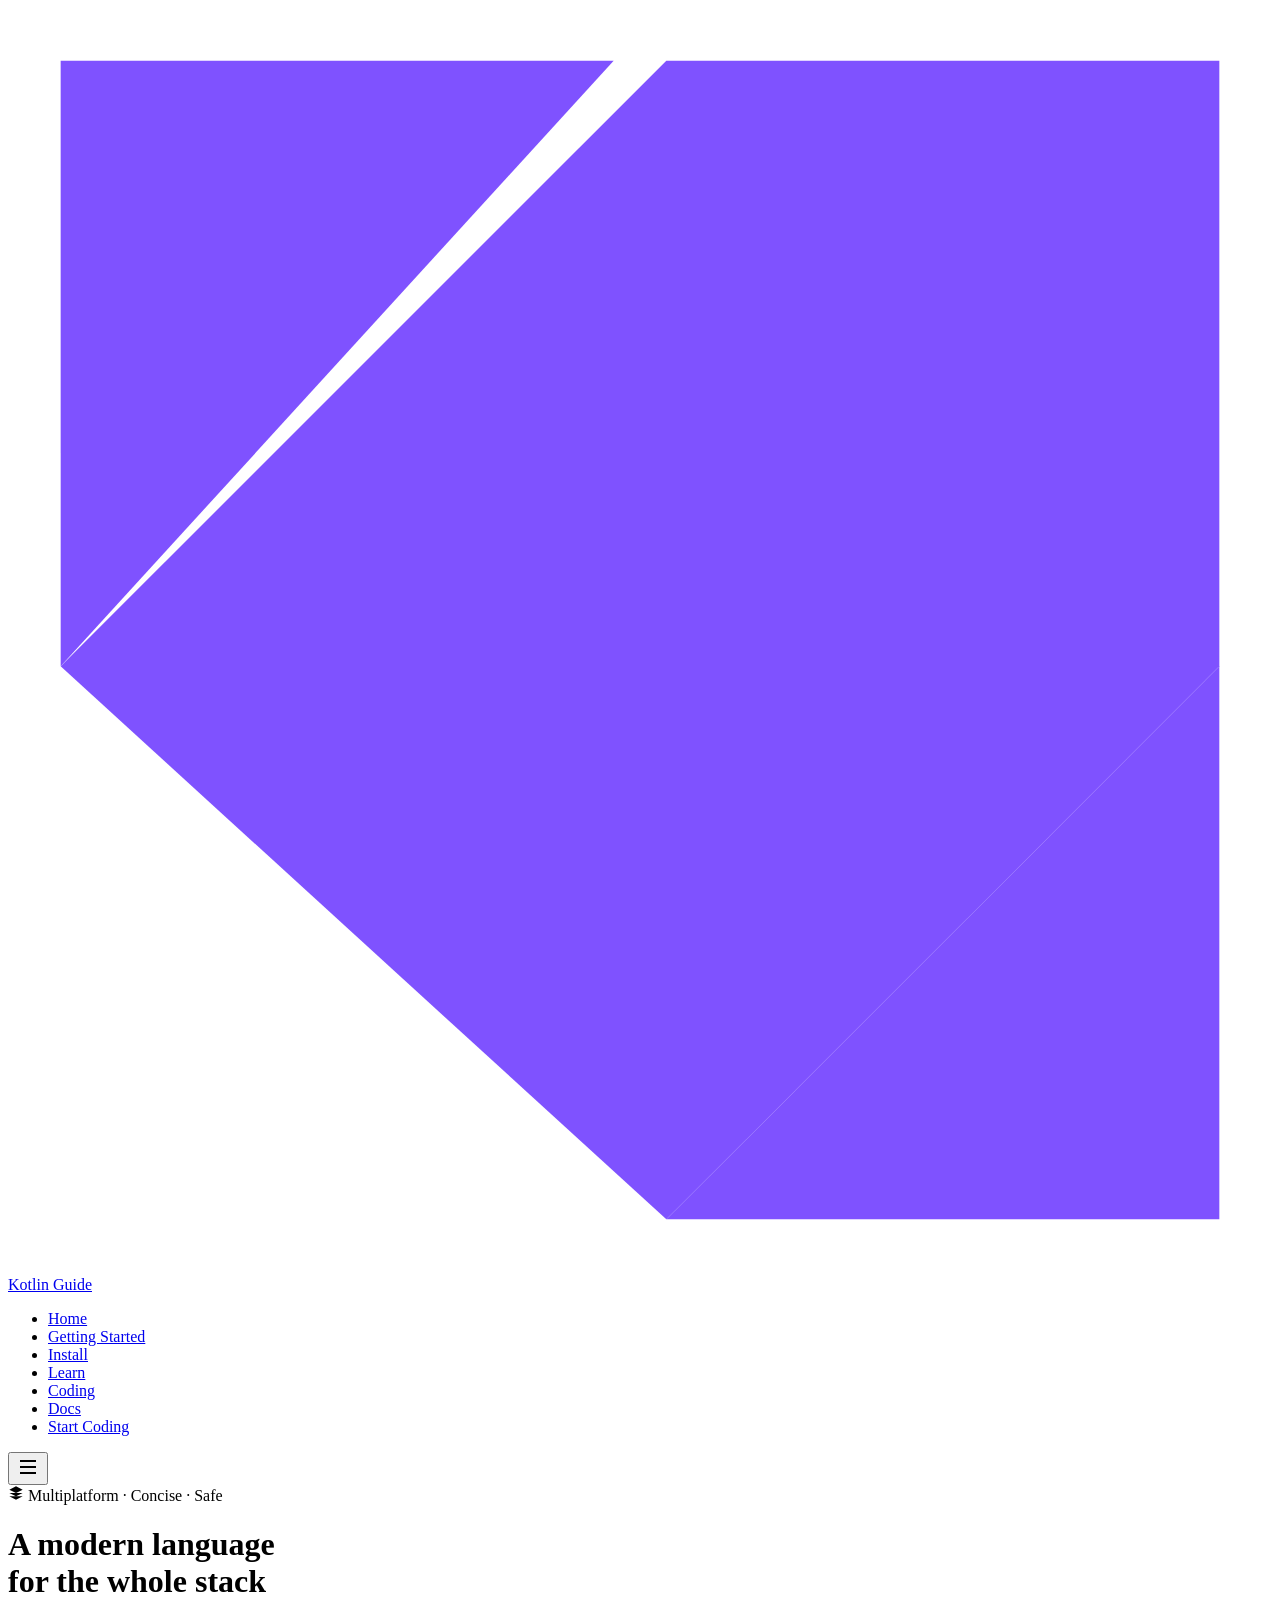
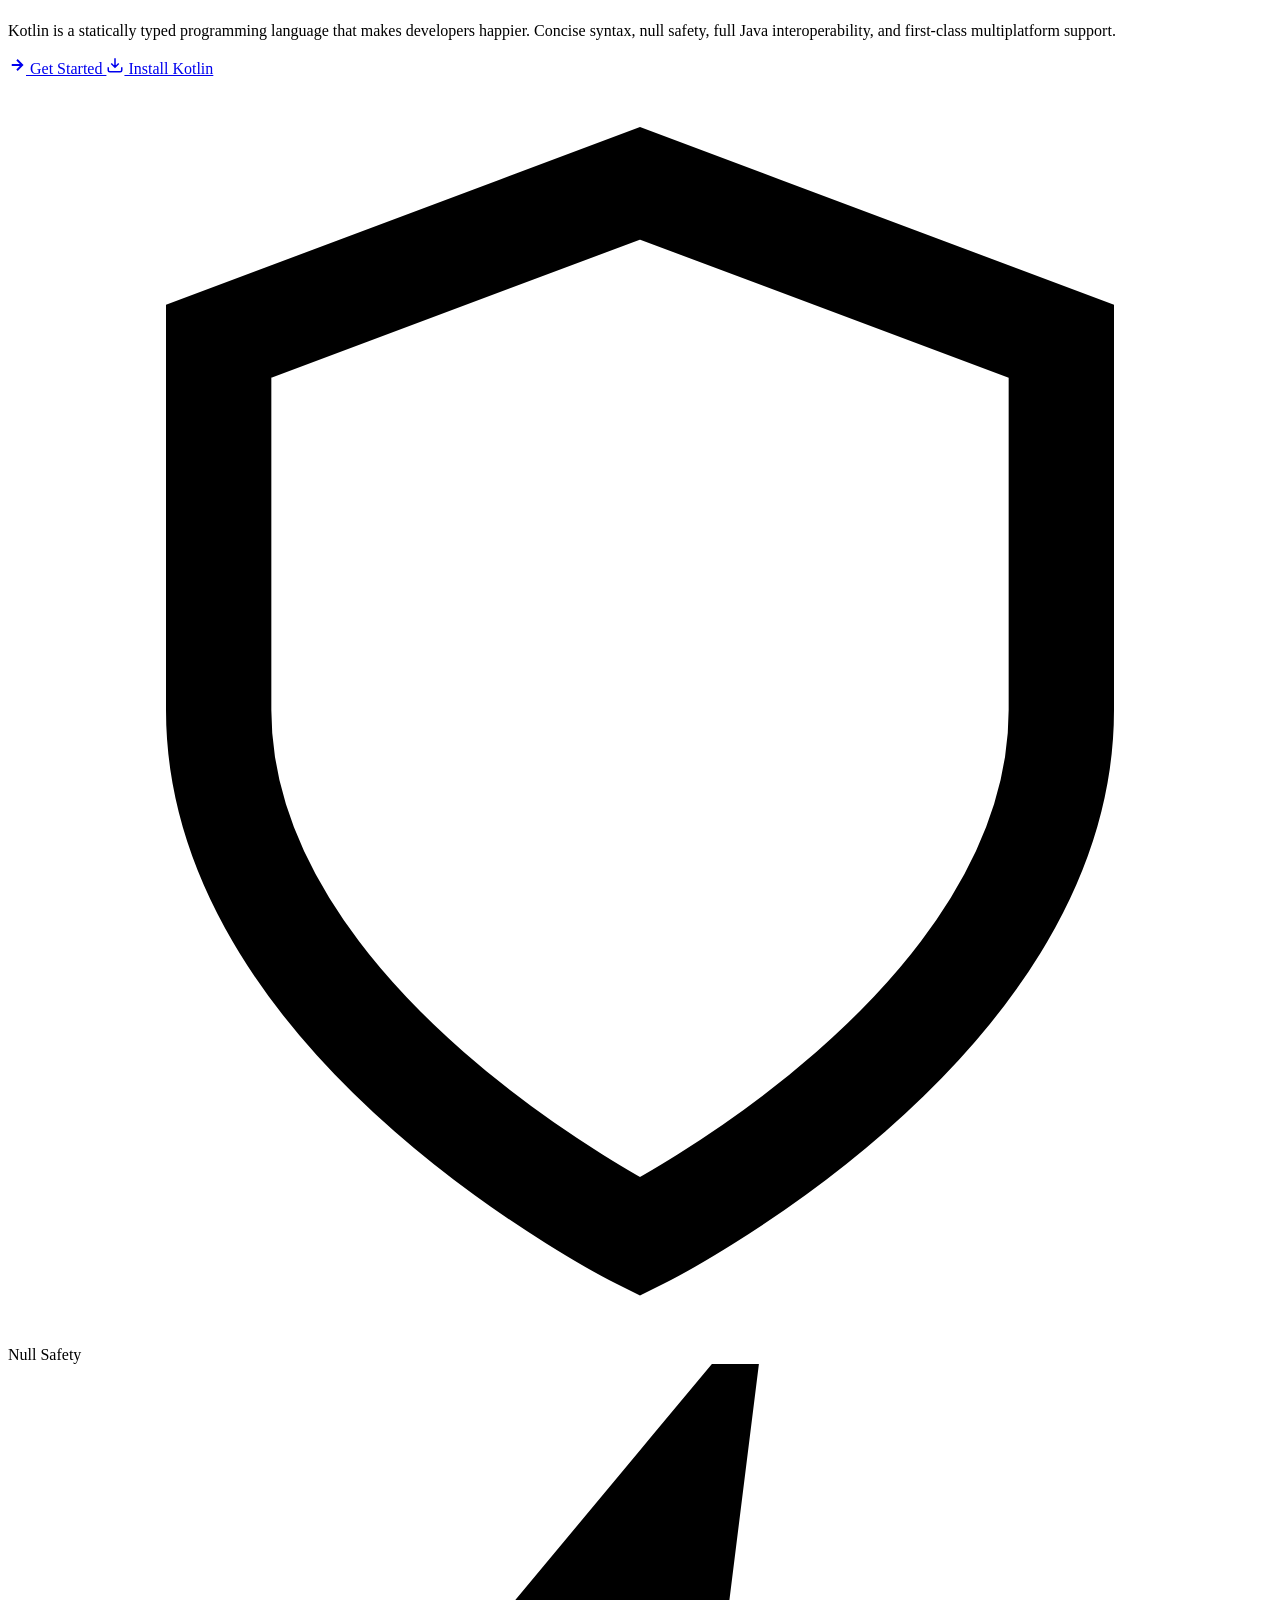
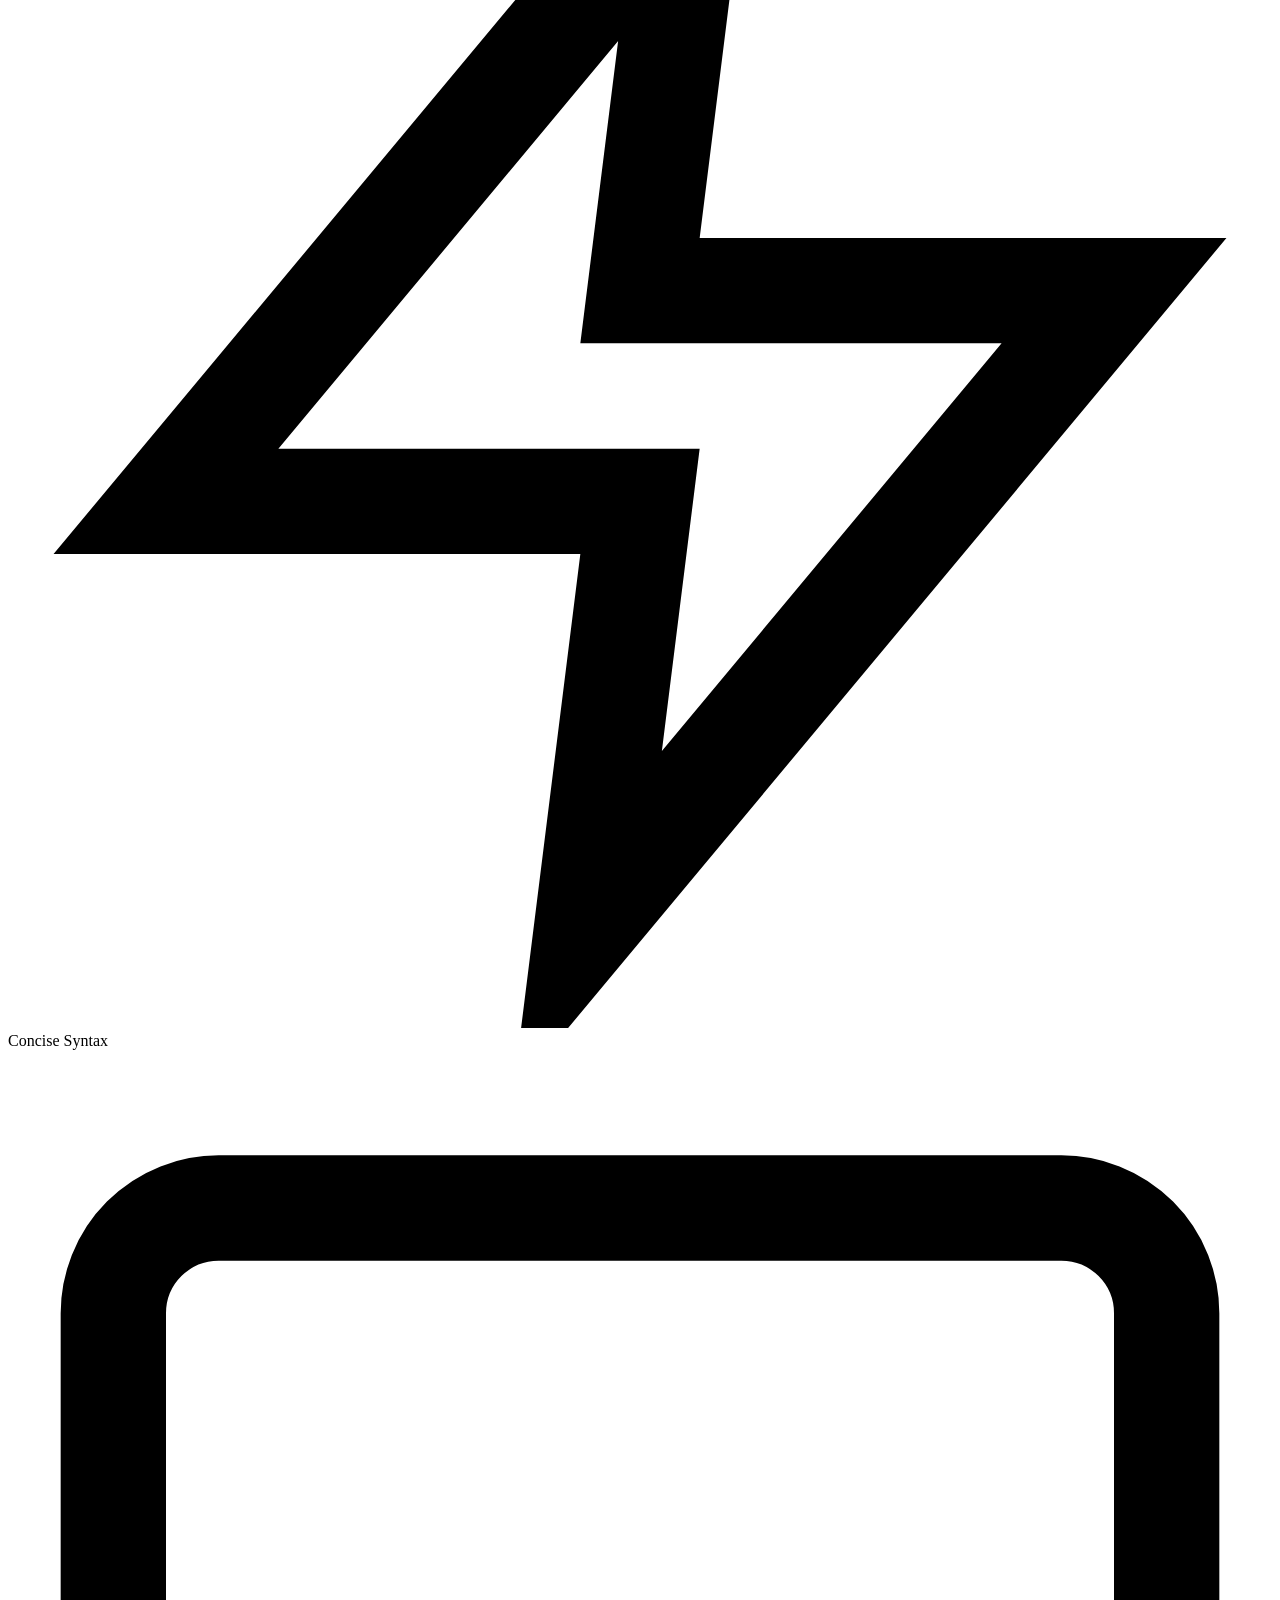
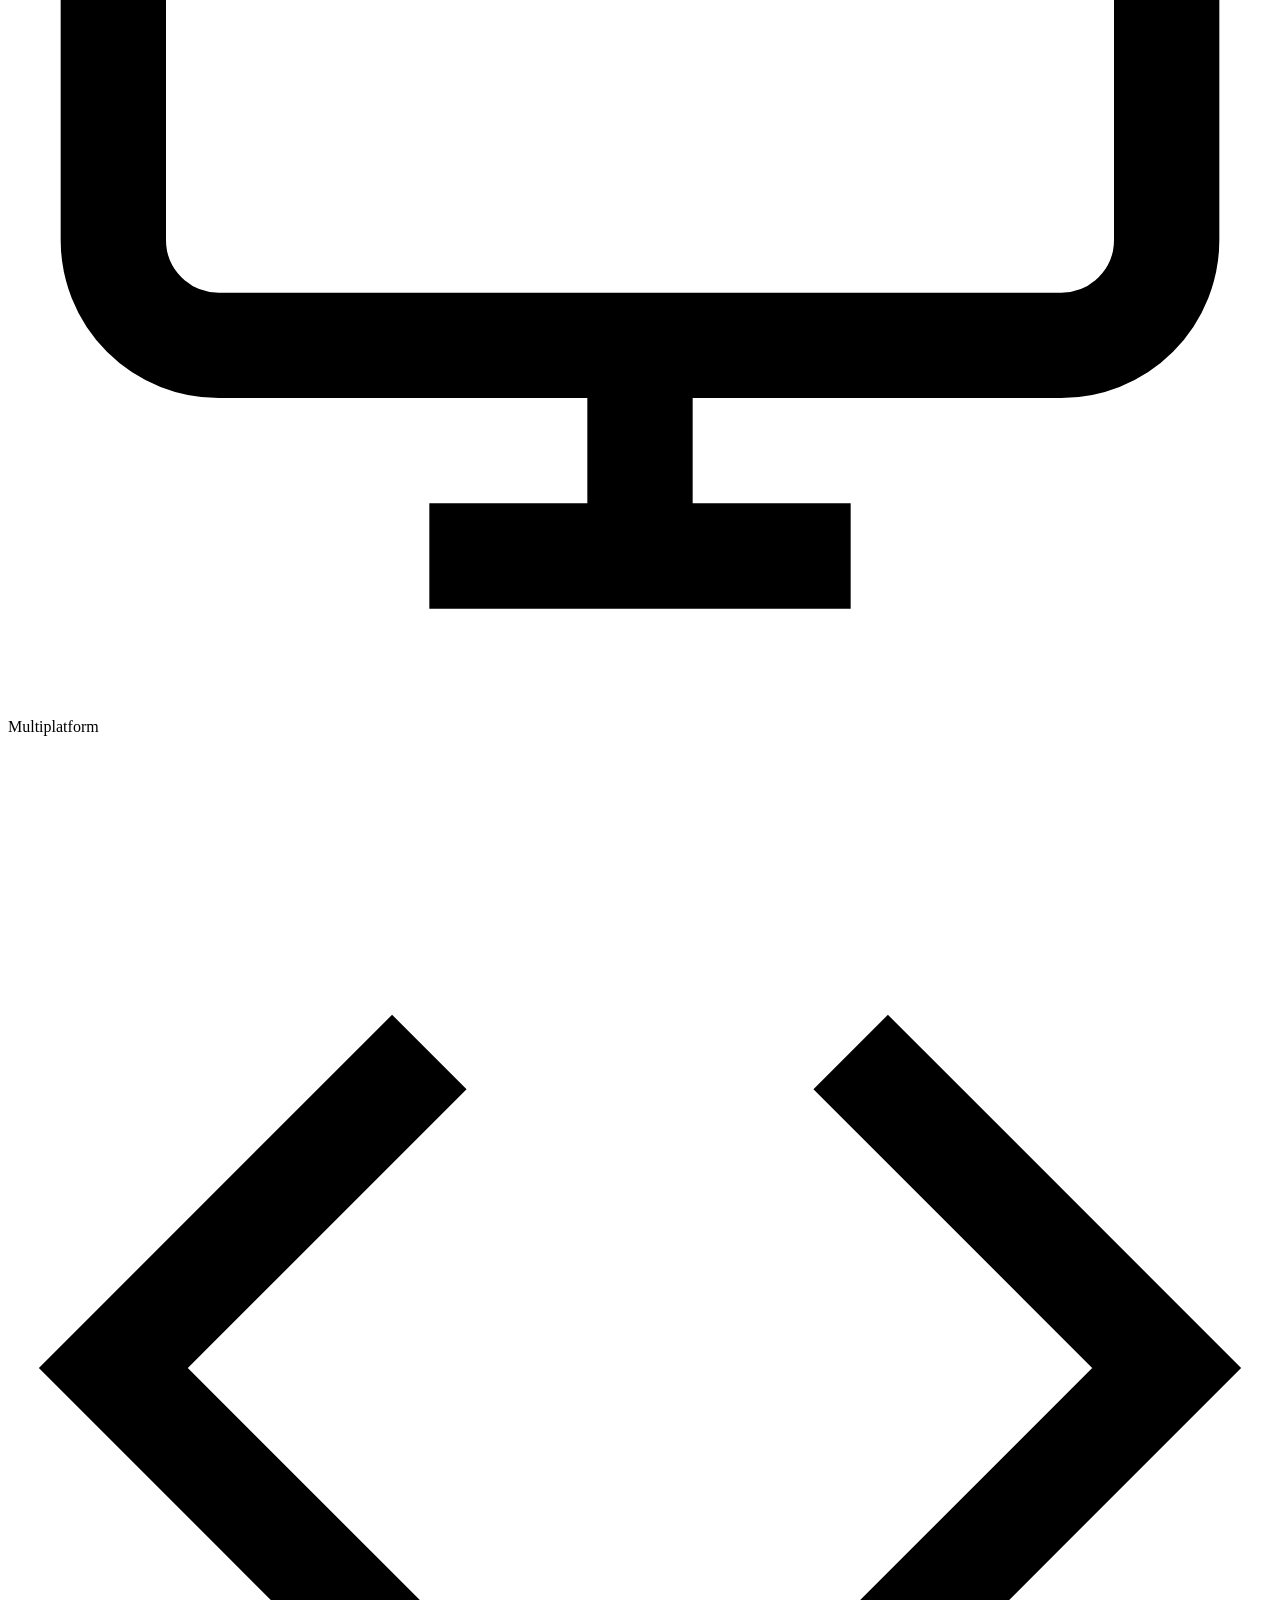
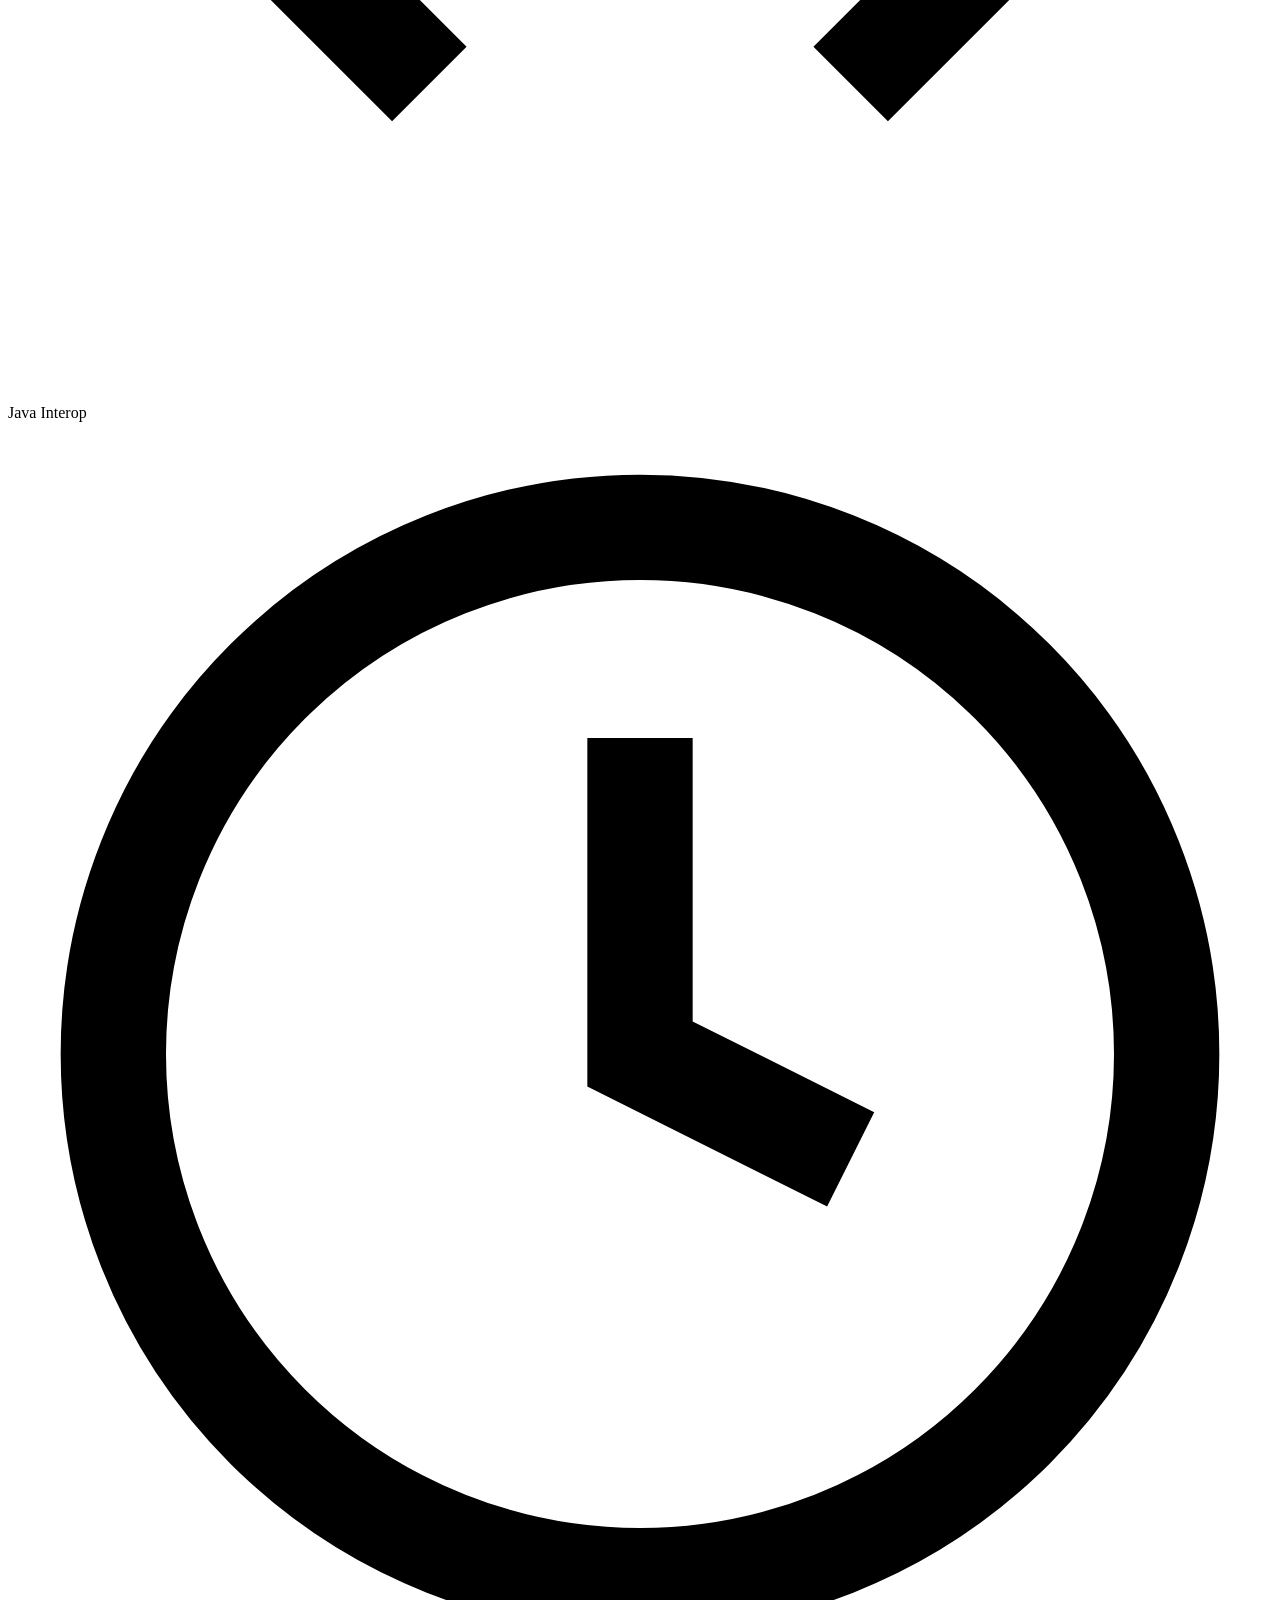
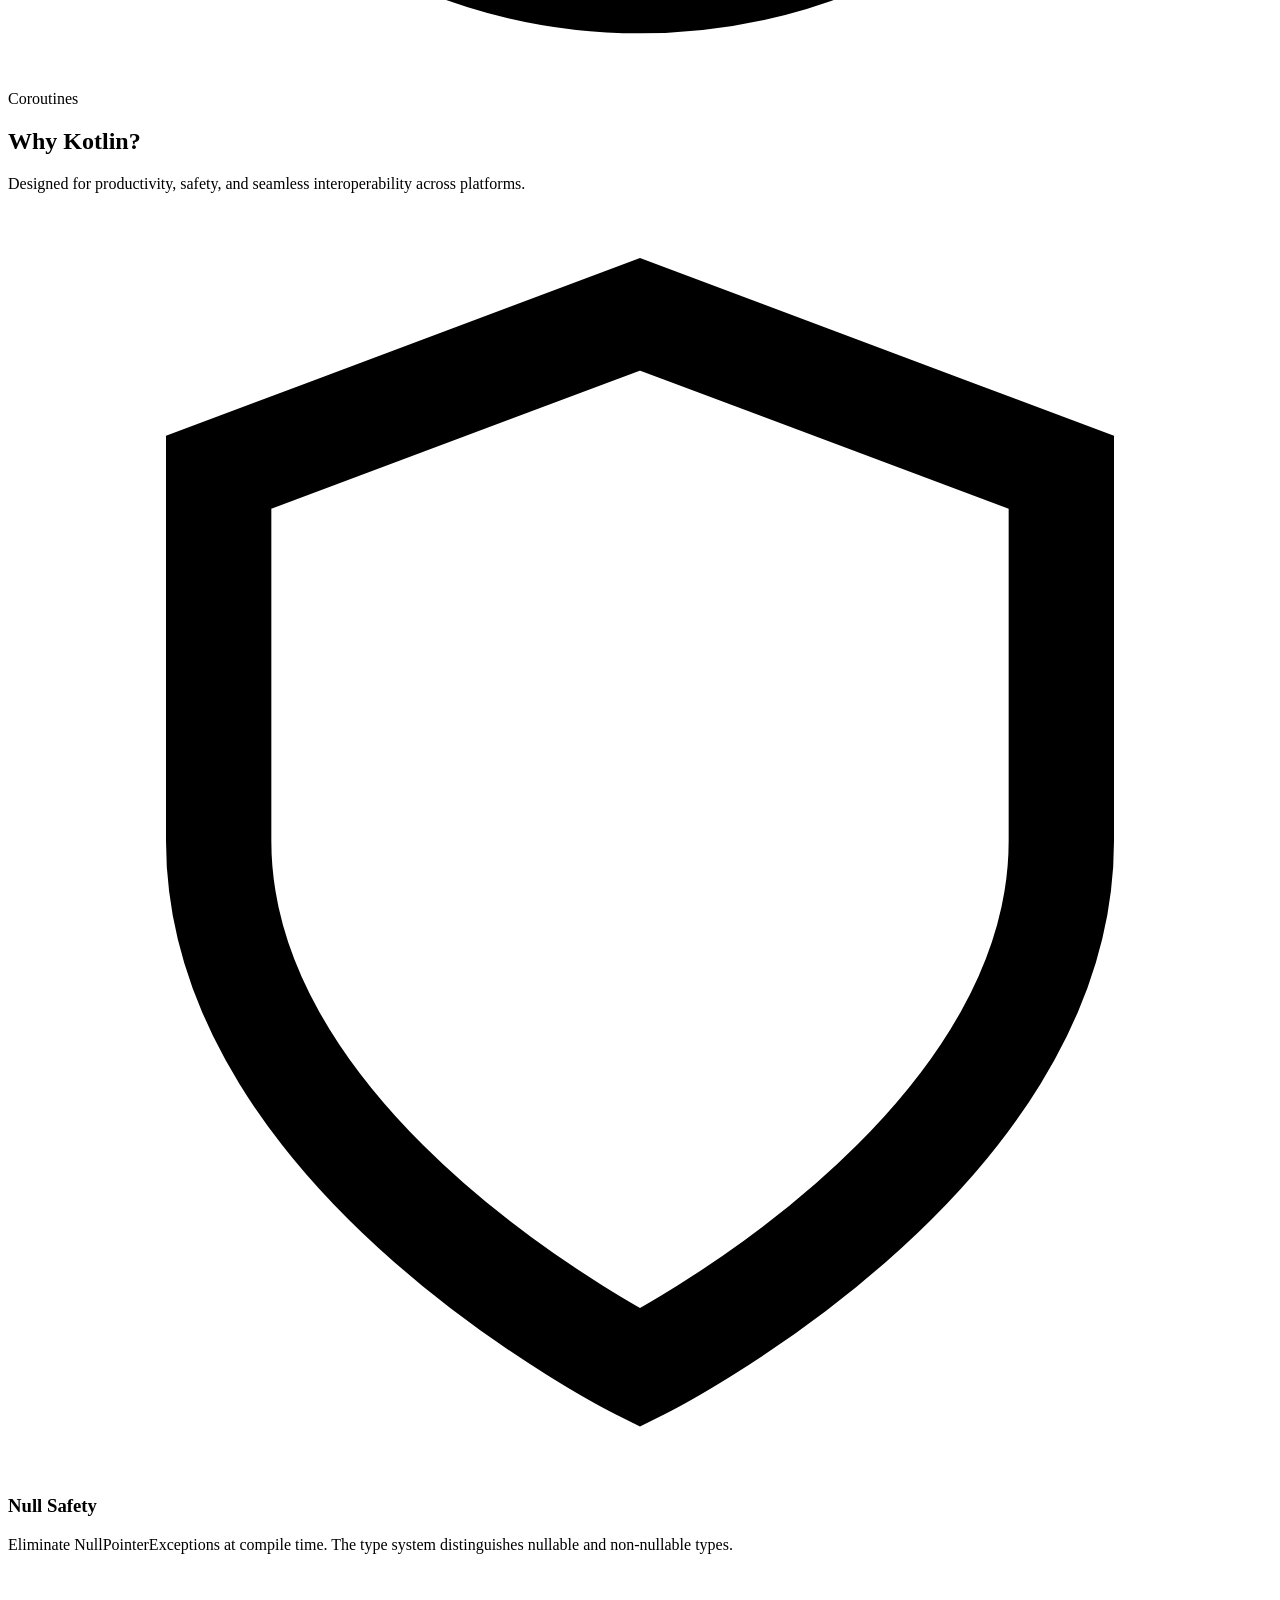
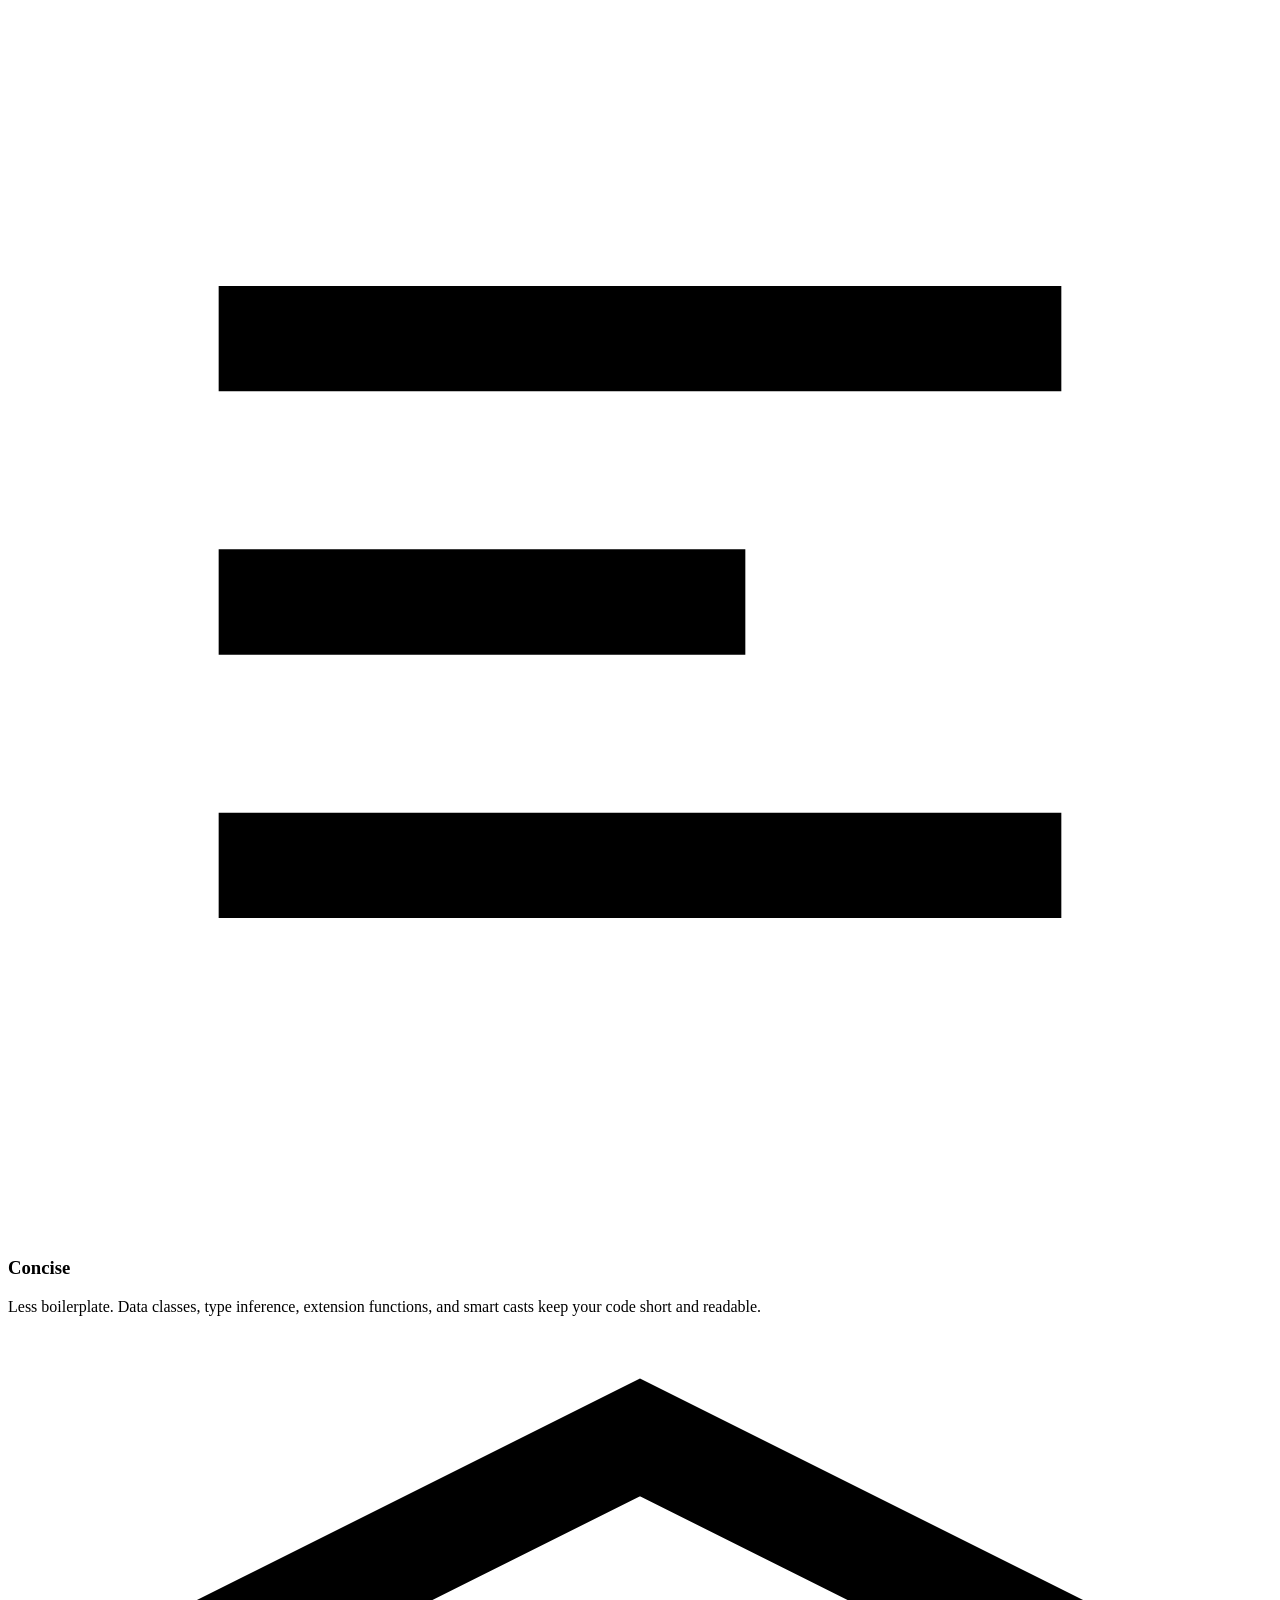
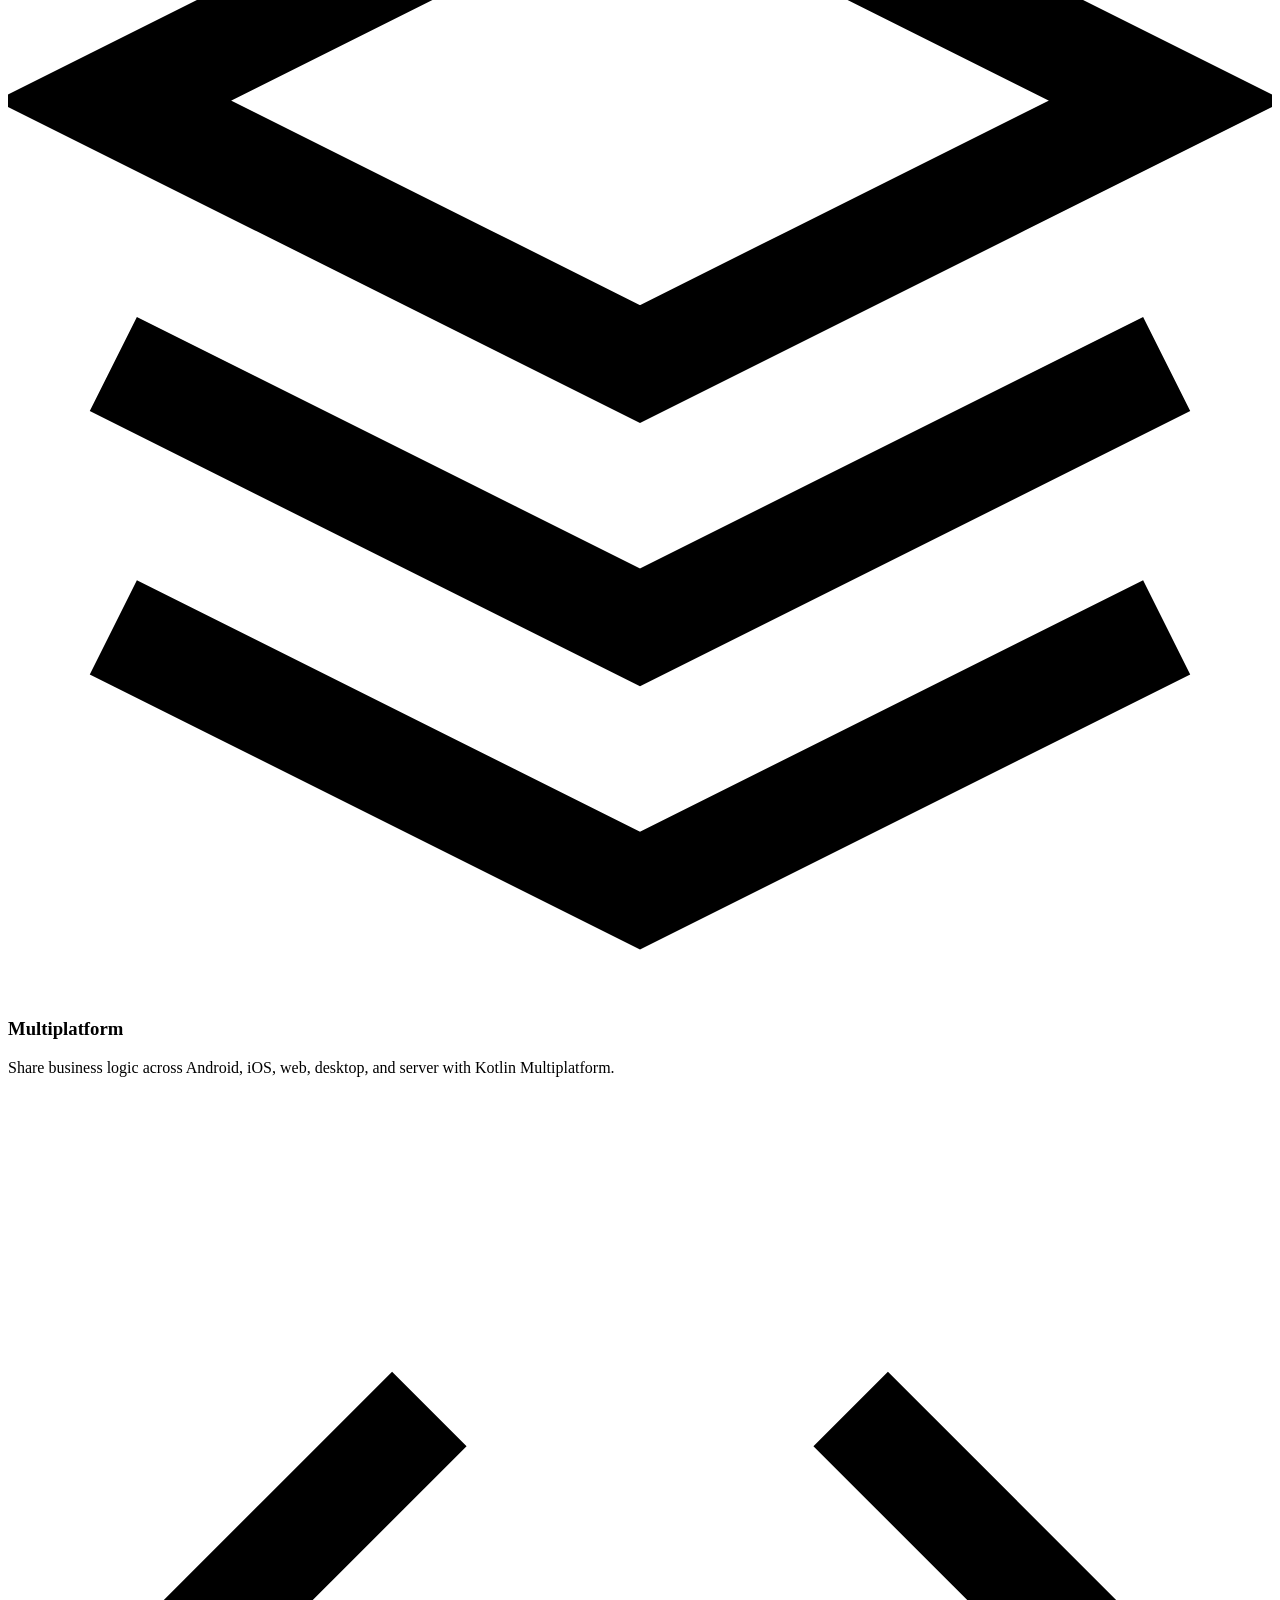
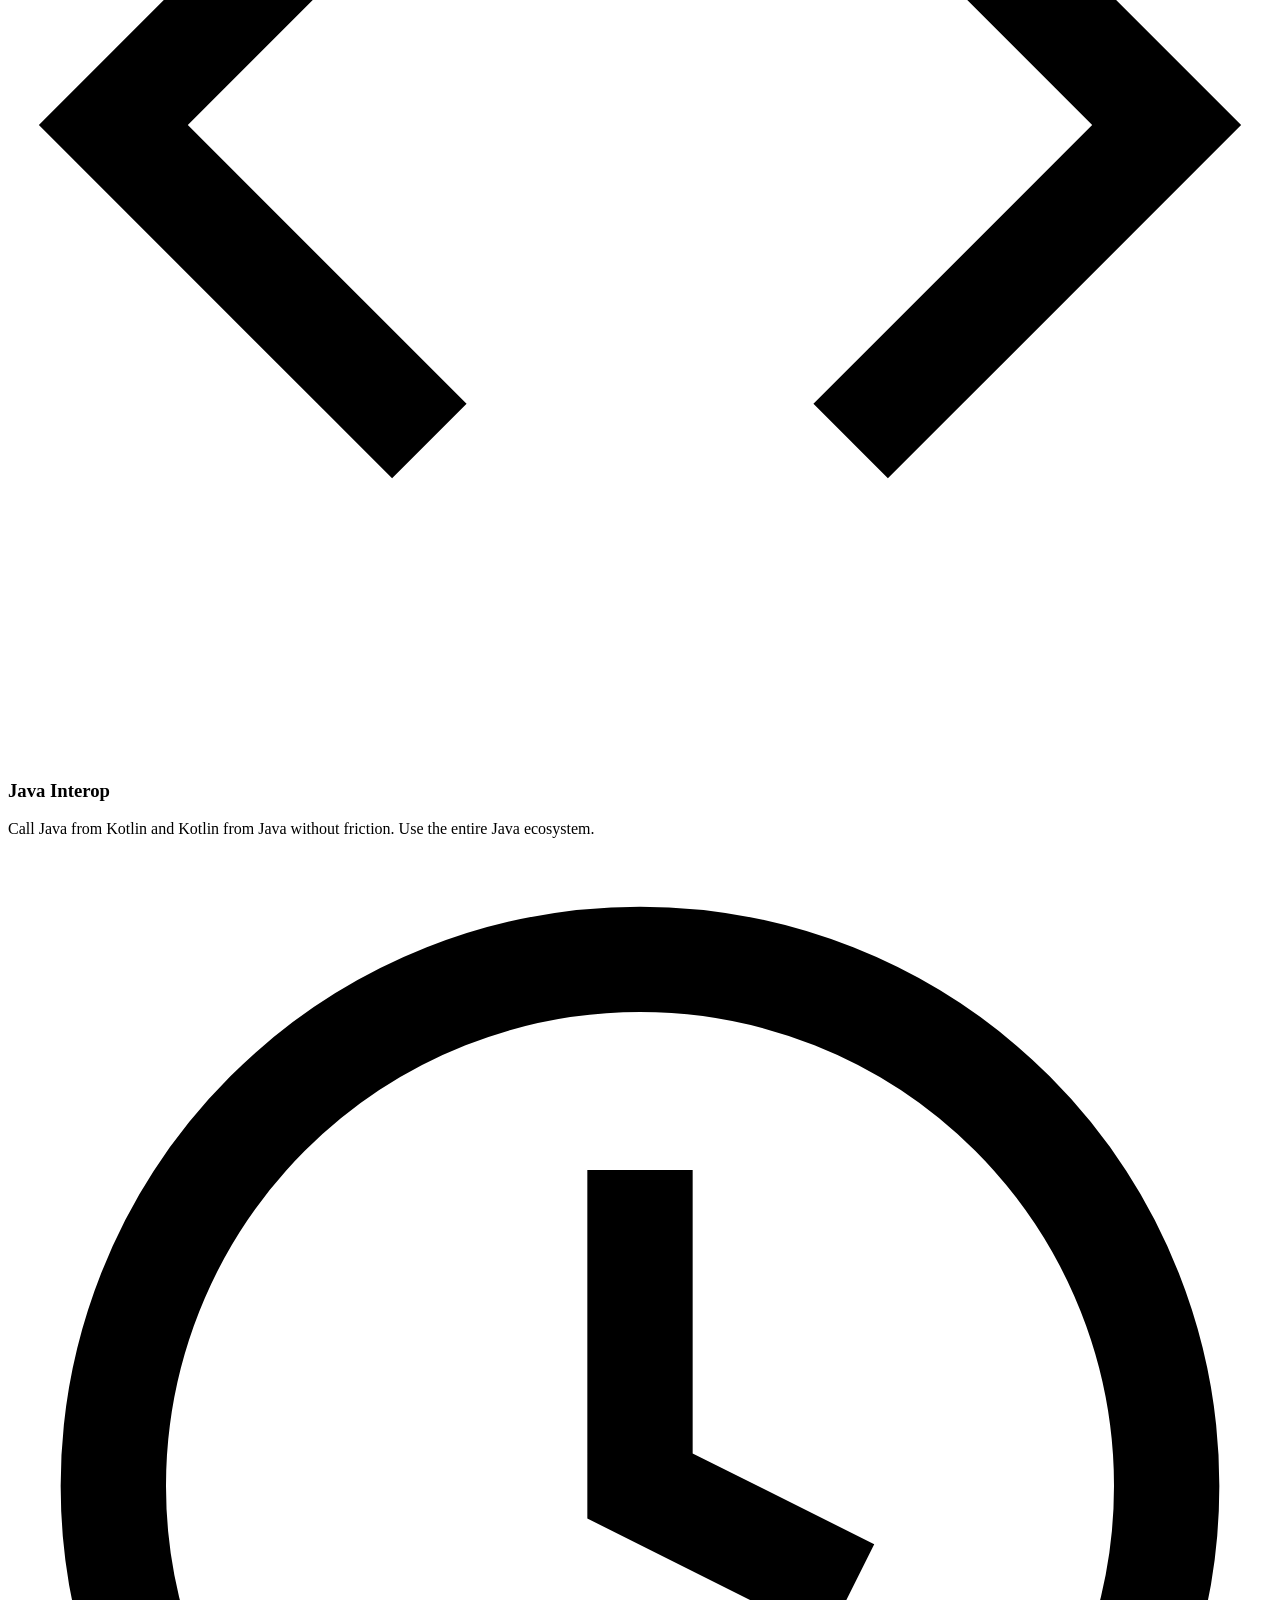
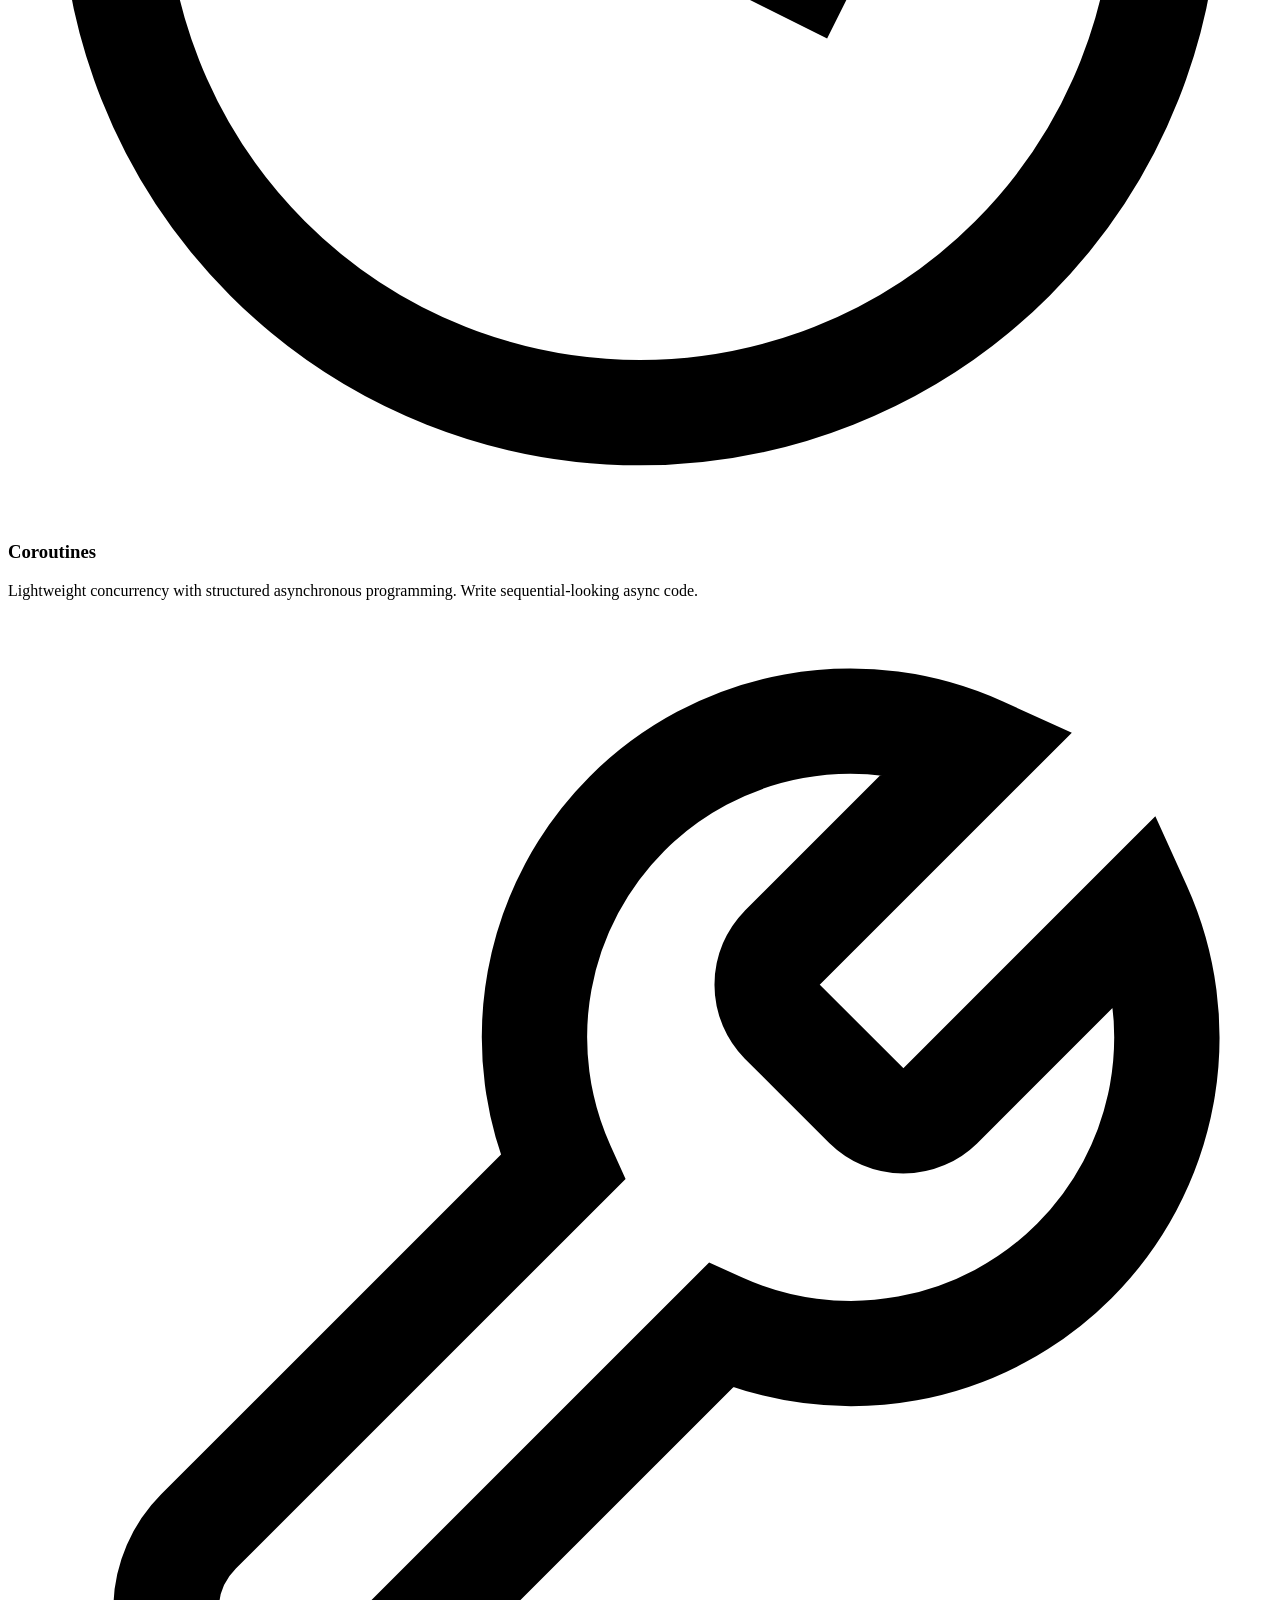
==== index.html @ 744ffbae "Add files via upload" ====
<!DOCTYPE html>
<html lang="en">
<head>
  <meta charset="UTF-8">
  <meta name="viewport" content="width=device-width, initial-scale=1.0">
  <title>Kotlin — Concise. Safe. Interoperable.</title>
  <meta name="description" content="Learn Kotlin — a modern, concise, and safe programming language for multiplatform development. Getting started, installation, and coding guides.">
  <link rel="preconnect" href="https://fonts.googleapis.com">
  <link rel="preconnect" href="https://fonts.gstatic.com" crossorigin>
  <link href="https://fonts.googleapis.com/css2?family=Inter:wght@400;500;600;700;800&family=JetBrains+Mono:wght@400;500;600&display=swap" rel="stylesheet">
  <link rel="stylesheet" href="css/styles.css">
  <link rel="icon" type="image/svg+xml" href="assets/favicon.svg">
</head>
<body>
  <nav class="navbar">
    <div class="nav-inner">
      <a href="index.html" class="logo">
        <svg viewBox="0 0 24 24" fill="none" xmlns="http://www.w3.org/2000/svg">
          <path d="M1 1h10.5L1 12.5V1z" fill="#7F52FF"/>
          <path d="M1 12.5L12.5 1H23v11.5L12.5 23 1 12.5z" fill="#7F52FF"/>
          <path d="M12.5 23L23 12.5V23H12.5z" fill="#7F52FF"/>
        </svg>
        Kotlin Guide
      </a>
      <ul class="nav-links">
        <li><a href="index.html" class="active">Home</a></li>
        <li><a href="getting-started.html">Getting Started</a></li>
        <li><a href="install.html">Install</a></li>
        <li><a href="learn.html">Learn</a></li>
        <li><a href="coding.html">Coding</a></li>
        <li><a href="docs.html">Docs</a></li>
        <li><a href="getting-started.html" class="nav-cta">Start Coding</a></li>
      </ul>
      <button class="mobile-toggle" aria-label="Toggle menu" aria-expanded="false">
        <svg width="24" height="24" viewBox="0 0 24 24" fill="none" stroke="currentColor" stroke-width="2">
          <path d="M4 6h16M4 12h16M4 18h16"/>
        </svg>
      </button>
    </div>
  </nav>

  <header class="hero">
    <div class="hero-badge">
      <svg width="16" height="16" viewBox="0 0 24 24" fill="currentColor"><path d="M12 2L2 7l10 5 10-5-10-5zM2 17l10 5 10-5M2 12l10 5 10-5"/></svg>
      Multiplatform · Concise · Safe
    </div>
    <h1>A modern language<br>for the whole stack</h1>
    <p>
      Kotlin is a statically typed programming language that makes developers happier.
      Concise syntax, null safety, full Java interoperability, and first-class multiplatform support.
    </p>
    <div class="hero-actions">
      <a href="getting-started.html" class="btn btn-primary">
        <svg width="18" height="18" viewBox="0 0 24 24" fill="none" stroke="currentColor" stroke-width="2.5"><path d="M5 12h14M12 5l7 7-7 7"/></svg>
        Get Started
      </a>
      <a href="install.html" class="btn btn-secondary">
        <svg width="18" height="18" viewBox="0 0 24 24" fill="none" stroke="currentColor" stroke-width="2"><path d="M21 15v4a2 2 0 01-2 2H5a2 2 0 01-2-2v-4M7 10l5 5 5-5M12 15V3"/></svg>
        Install Kotlin
      </a>
    </div>
  </header>

  <div class="container">
    <div class="feature-strip">
      <div class="feature-item">
        <svg viewBox="0 0 24 24" fill="none" stroke="currentColor" stroke-width="2"><path d="M12 22s8-4 8-10V5l-8-3-8 3v7c0 6 8 10 8 10z"/></svg>
        Null Safety
      </div>
      <div class="feature-item">
        <svg viewBox="0 0 24 24" fill="none" stroke="currentColor" stroke-width="2"><path d="M13 2L3 14h9l-1 8 10-12h-9l1-8z"/></svg>
        Concise Syntax
      </div>
      <div class="feature-item">
        <svg viewBox="0 0 24 24" fill="none" stroke="currentColor" stroke-width="2"><rect x="2" y="3" width="20" height="14" rx="2"/><path d="M8 21h8M12 17v4"/></svg>
        Multiplatform
      </div>
      <div class="feature-item">
        <svg viewBox="0 0 24 24" fill="none" stroke="currentColor" stroke-width="2"><path d="M16 18l6-6-6-6M8 6l-6 6 6 6"/></svg>
        Java Interop
      </div>
      <div class="feature-item">
        <svg viewBox="0 0 24 24" fill="none" stroke="currentColor" stroke-width="2"><circle cx="12" cy="12" r="10"/><path d="M12 6v6l4 2"/></svg>
        Coroutines
      </div>
    </div>

    <section class="section">
      <h2 class="section-title">Why Kotlin?</h2>
      <p class="section-subtitle">Designed for productivity, safety, and seamless interoperability across platforms.</p>

      <div class="card-grid">
        <div class="card">
          <div class="card-icon">
            <svg viewBox="0 0 24 24" fill="none" stroke="currentColor" stroke-width="2"><path d="M12 22s8-4 8-10V5l-8-3-8 3v7c0 6 8 10 8 10z"/></svg>
          </div>
          <h3>Null Safety</h3>
          <p>Eliminate NullPointerExceptions at compile time. The type system distinguishes nullable and non-nullable types.</p>
        </div>
        <div class="card">
          <div class="card-icon">
            <svg viewBox="0 0 24 24" fill="none" stroke="currentColor" stroke-width="2"><path d="M4 7h16M4 12h10M4 17h16"/></svg>
          </div>
          <h3>Concise</h3>
          <p>Less boilerplate. Data classes, type inference, extension functions, and smart casts keep your code short and readable.</p>
        </div>
        <div class="card">
          <div class="card-icon">
            <svg viewBox="0 0 24 24" fill="none" stroke="currentColor" stroke-width="2"><path d="M12 2L2 7l10 5 10-5-10-5zM2 17l10 5 10-5M2 12l10 5 10-5"/></svg>
          </div>
          <h3>Multiplatform</h3>
          <p>Share business logic across Android, iOS, web, desktop, and server with Kotlin Multiplatform.</p>
        </div>
        <div class="card">
          <div class="card-icon">
            <svg viewBox="0 0 24 24" fill="none" stroke="currentColor" stroke-width="2"><path d="M16 18l6-6-6-6M8 6l-6 6 6 6"/></svg>
          </div>
          <h3>Java Interop</h3>
          <p>Call Java from Kotlin and Kotlin from Java without friction. Use the entire Java ecosystem.</p>
        </div>
        <div class="card">
          <div class="card-icon">
            <svg viewBox="0 0 24 24" fill="none" stroke="currentColor" stroke-width="2"><circle cx="12" cy="12" r="10"/><path d="M12 6v6l4 2"/></svg>
          </div>
          <h3>Coroutines</h3>
          <p>Lightweight concurrency with structured asynchronous programming. Write sequential-looking async code.</p>
        </div>
        <div class="card">
          <div class="card-icon">
            <svg viewBox="0 0 24 24" fill="none" stroke="currentColor" stroke-width="2"><path d="M14.7 6.3a1 1 0 000 1.4l1.6 1.6a1 1 0 001.4 0l3.77-3.77a6 6 0 01-7.94 7.94l-6.91 6.91a2.12 2.12 0 01-3-3l6.91-6.91a6 6 0 017.94-7.94l-3.76 3.76z"/></svg>
          </div>
          <h3>Tooling</h3>
          <p>First-class support in IntelliJ IDEA and Android Studio. Excellent Gradle integration and compiler plugins.</p>
        </div>
      </div>
    </section>

    <section class="section">
      <h2 class="section-title">Hello, Kotlin</h2>
      <p class="section-subtitle">A taste of modern, expressive code.</p>

      <div class="code-block">
        <div class="code-header">
          <span class="lang">Main.kt</span>
          <button class="copy-btn">Copy</button>
        </div>
        <pre><span class="cm">// Data class with automatic equals, hashCode, toString</span>
<span class="kw">data class</span> <span class="tp">Person</span>(<span class="kw">val</span> name: <span class="tp">String</span>, <span class="kw">val</span> age: <span class="tp">Int</span>)

<span class="kw">fun</span> <span class="fn">main</span>() {
    <span class="kw">val</span> people = <span class="fn">listOf</span>(
        <span class="tp">Person</span>(<span class="str">"Ada"</span>, <span class="num">36</span>),
        <span class="tp">Person</span>(<span class="str">"Grace"</span>, <span class="num">45</span>),
        <span class="tp">Person</span>(<span class="str">"Alan"</span>, <span class="num">41</span>)
    )

    people
        .<span class="fn">filter</span> { it.age > <span class="num">40</span> }
        .<span class="fn">sortedBy</span> { it.name }
        .<span class="fn">forEach</span> { <span class="fn">println</span>(<span class="str">"${it.name} is ${it.age}"</span>) }
}</pre>
      </div>
    </section>

    <section class="section">
      <h2 class="section-title">Where to go next</h2>
      <div class="card-grid">
        <a href="learn.html" class="card" style="text-decoration:none;color:inherit;">
          <div class="card-icon">
            <svg viewBox="0 0 24 24" fill="none" stroke="currentColor" stroke-width="2"><path d="M2 3h6a4 4 0 014 4v14a3 3 0 00-3-3H2z"/><path d="M22 3h-6a4 4 0 00-4 4v14a3 3 0 013-3h7z"/></svg>
          </div>
          <h3>Learn (Tutorial)</h3>
          <p>Step-by-step lessons covering every core concept — like learnpython.org for Kotlin.</p>
        </a>
        <a href="getting-started.html" class="card" style="text-decoration:none;color:inherit;">
          <div class="card-icon">
            <svg viewBox="0 0 24 24" fill="none" stroke="currentColor" stroke-width="2"><path d="M5 12h14M12 5l7 7-7 7"/></svg>
          </div>
          <h3>Getting Started</h3>
          <p>Your first Kotlin program, project structure, and core concepts in under 15 minutes.</p>
        </a>
        <a href="install.html" class="card" style="text-decoration:none;color:inherit;">
          <div class="card-icon">
            <svg viewBox="0 0 24 24" fill="none" stroke="currentColor" stroke-width="2"><path d="M21 15v4a2 2 0 01-2 2H5a2 2 0 01-2-2v-4M7 10l5 5 5-5M12 15V3"/></svg>
          </div>
          <h3>Installation</h3>
          <p>Install the compiler, set up IntelliJ IDEA or Android Studio, and configure your toolchain.</p>
        </a>
        <a href="coding.html" class="card" style="text-decoration:none;color:inherit;">
          <div class="card-icon">
            <svg viewBox="0 0 24 24" fill="none" stroke="currentColor" stroke-width="2"><path d="M16 18l6-6-6-6M8 6l-6 6 6 6"/></svg>
          </div>
          <h3>Coding Guide</h3>
          <p>Language features, idioms, collections, coroutines, and practical examples you can run today.</p>
        </a>
      </div>
    </section>
  </div>

  <footer class="footer">
    <div class="footer-inner">
      <div class="footer-brand">
        <a href="index.html" class="logo">
          <svg viewBox="0 0 24 24" fill="none" width="28" height="28"><path d="M1 1h10.5L1 12.5V1z" fill="#7F52FF"/><path d="M1 12.5L12.5 1H23v11.5L12.5 23 1 12.5z" fill="#7F52FF"/><path d="M12.5 23L23 12.5V23H12.5z" fill="#7F52FF"/></svg>
          Kotlin Guide
        </a>
        <p>A beautiful, self-contained guide to the Kotlin programming language. Built for Cloudflare Pages.</p>
      </div>
      <div class="footer-col">
        <h4>Learn</h4>
        <a href="getting-started.html">Getting Started</a>
        <a href="install.html">Install</a>
        <a href="learn.html">Learn (Tutorial)</a>
        <a href="coding.html">Coding</a>
        <a href="docs.html">Docs</a>
      </div>
      <div class="footer-col">
        <h4>Resources</h4>
        <a href="https://kotlinlang.org" target="_blank" rel="noopener">Official Site</a>
        <a href="https://kotlinlang.org/docs/home.html" target="_blank" rel="noopener">Official Docs</a>
        <a href="https://play.kotlinlang.org" target="_blank" rel="noopener">Playground</a>
      </div>
      <div class="footer-col">
        <h4>Community</h4>
        <a href="https://kotlinlang.slack.com" target="_blank" rel="noopener">Slack</a>
        <a href="https://stackoverflow.com/questions/tagged/kotlin" target="_blank" rel="noopener">Stack Overflow</a>
        <a href="https://github.com/JetBrains/kotlin" target="_blank" rel="noopener">GitHub</a>
      </div>
    </div>
    <div class="footer-bottom">
      <span>Kotlin is developed by JetBrains. This guide is an independent educational resource.</span>
      <span>Deploy-ready for Cloudflare Pages</span>
    </div>
  </footer>

  <script src="js/main.js"></script>
</body>
</html>
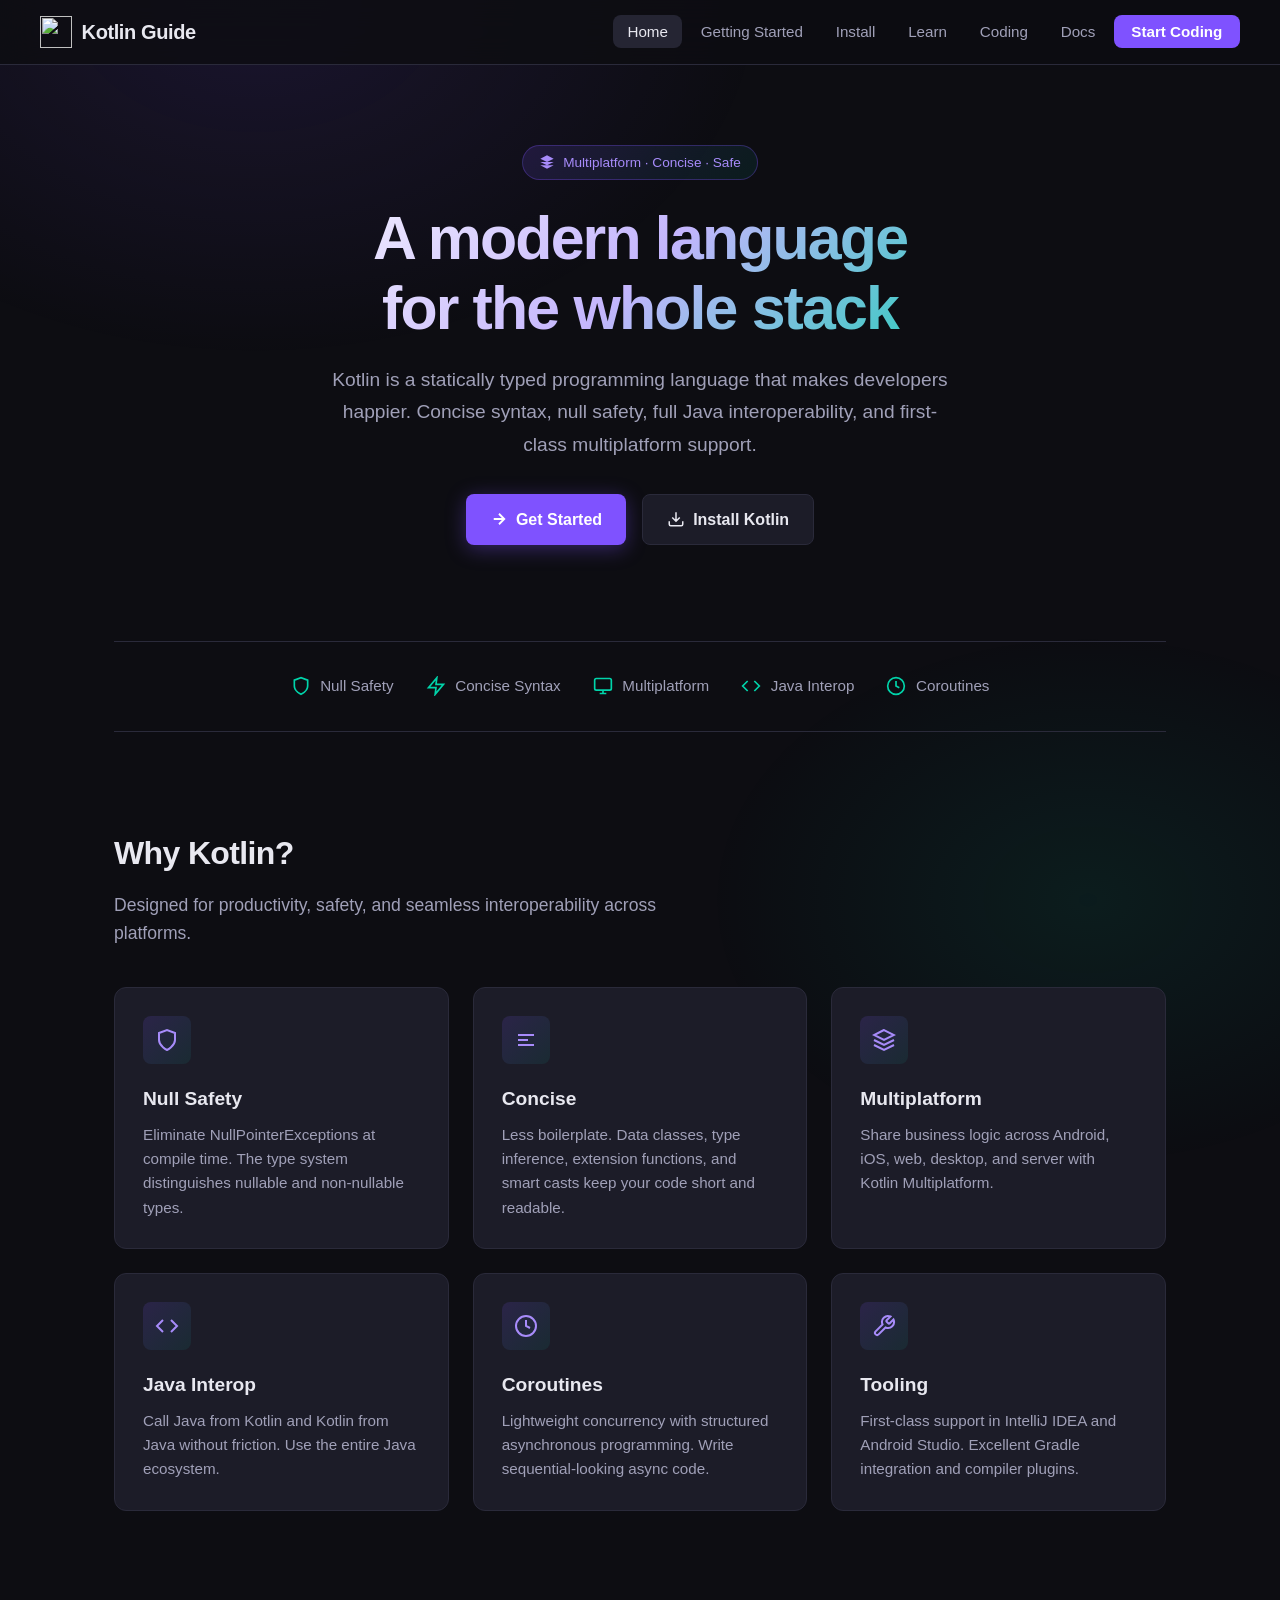
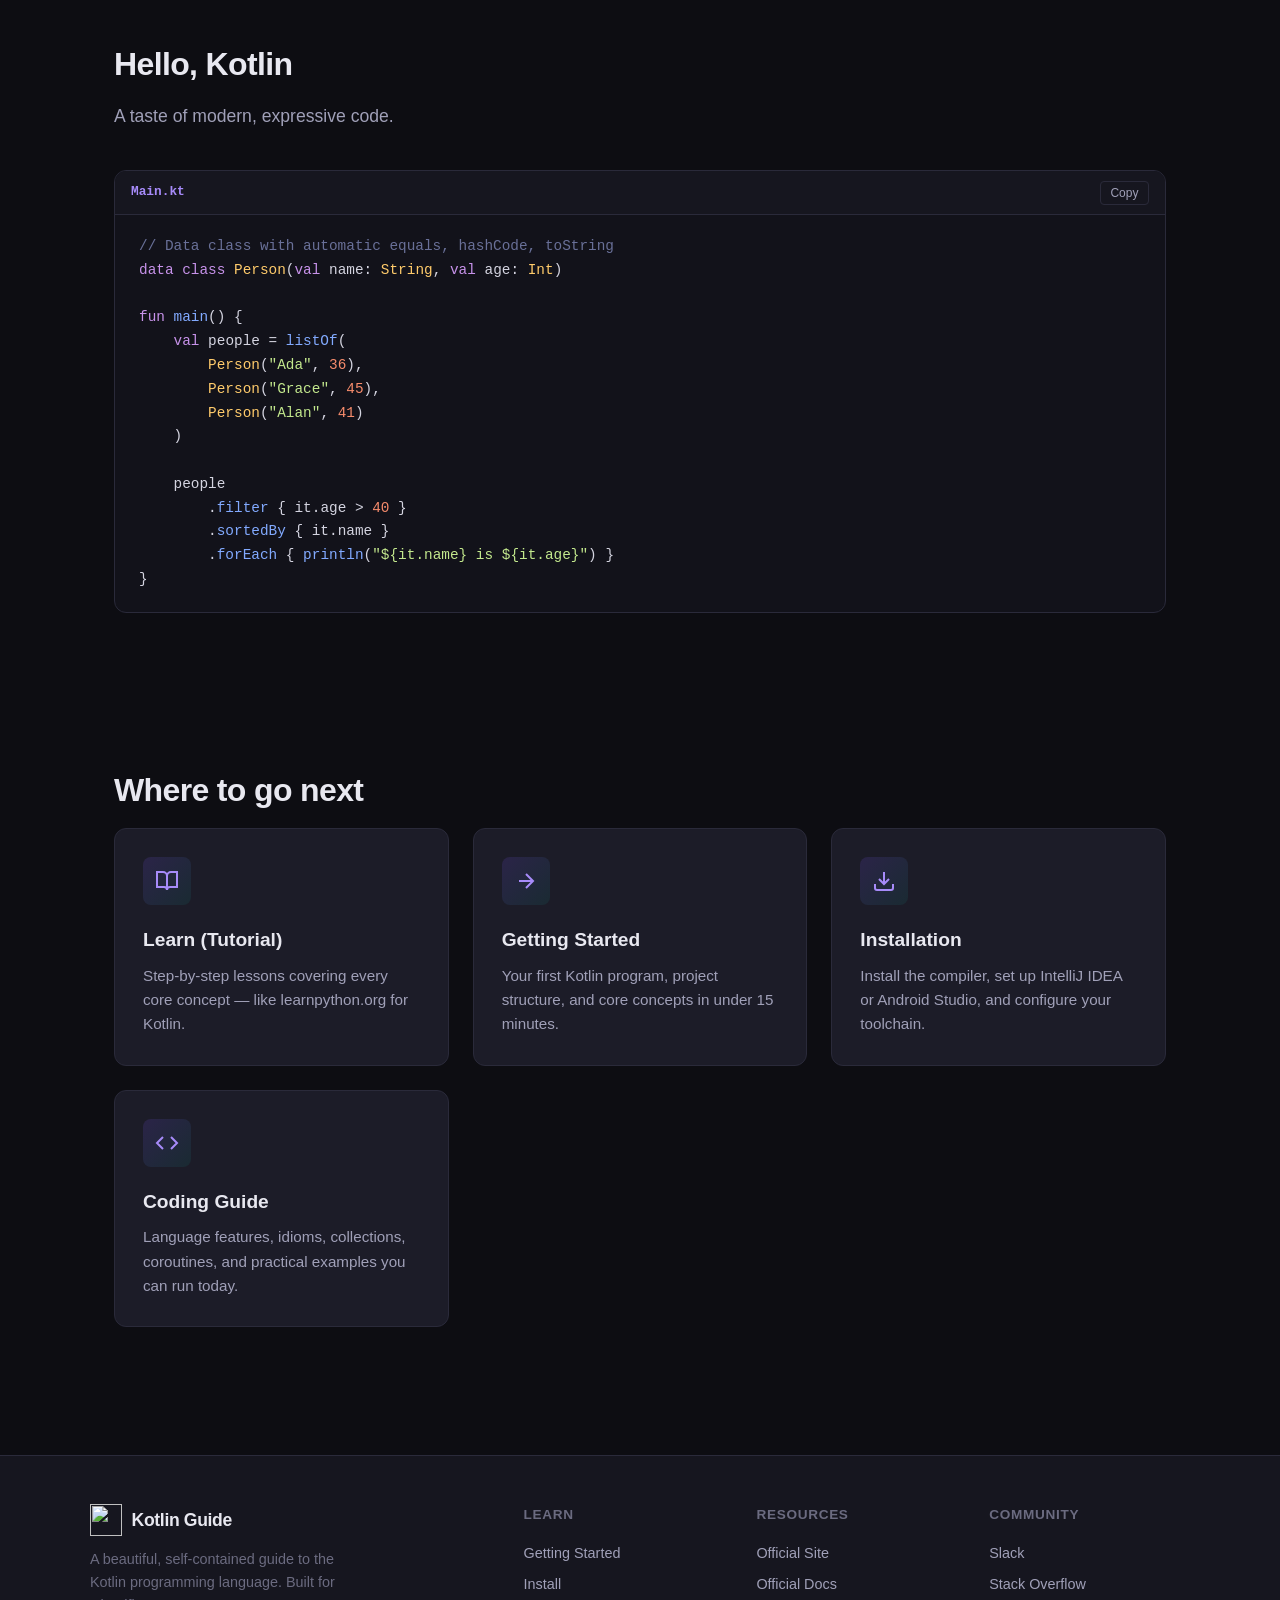
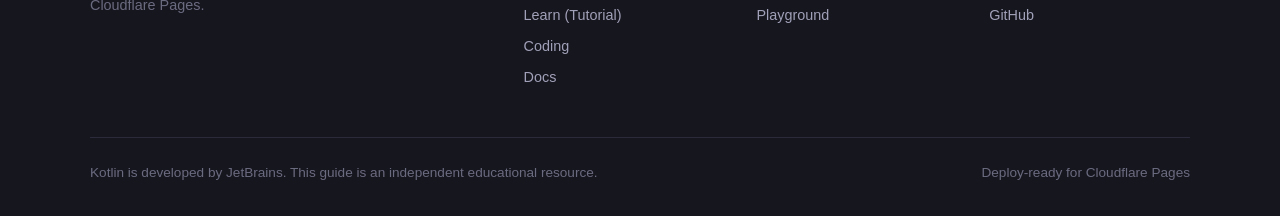
==== commit 1ea0624a: "Add files via upload" ====
--- a/index.html
+++ b/index.html
@@ -2,7 +2,7 @@
 <html lang="en">
 <head>
   <meta charset="UTF-8">
-  <meta name="viewport" content="width=device-width, initial-scale=1.0">
+  <meta name="viewport" content="width=device-width, initial-scale=1.0, viewport-fit=cover">
   <title>Kotlin — Concise. Safe. Interoperable.</title>
   <meta name="description" content="Learn Kotlin — a modern, concise, and safe programming language for multiplatform development. Getting started, installation, and coding guides.">
   <link rel="preconnect" href="https://fonts.googleapis.com">
@@ -15,14 +15,10 @@
   <nav class="navbar">
     <div class="nav-inner">
       <a href="index.html" class="logo">
-        <svg viewBox="0 0 24 24" fill="none" xmlns="http://www.w3.org/2000/svg">
-          <path d="M1 1h10.5L1 12.5V1z" fill="#7F52FF"/>
-          <path d="M1 12.5L12.5 1H23v11.5L12.5 23 1 12.5z" fill="#7F52FF"/>
-          <path d="M12.5 23L23 12.5V23H12.5z" fill="#7F52FF"/>
-        </svg>
+        <img class="logo-mark" src="assets/kotlin-logo.svg" alt="" width="32" height="32">
         Kotlin Guide
       </a>
-      <ul class="nav-links">
+      <ul class="nav-links" id="primary-navigation">
         <li><a href="index.html" class="active">Home</a></li>
         <li><a href="getting-started.html">Getting Started</a></li>
         <li><a href="install.html">Install</a></li>
@@ -31,7 +27,7 @@
         <li><a href="docs.html">Docs</a></li>
         <li><a href="getting-started.html" class="nav-cta">Start Coding</a></li>
       </ul>
-      <button class="mobile-toggle" aria-label="Toggle menu" aria-expanded="false">
+      <button type="button" class="mobile-toggle" aria-label="Toggle navigation menu" aria-controls="primary-navigation" aria-expanded="false">
         <svg width="24" height="24" viewBox="0 0 24 24" fill="none" stroke="currentColor" stroke-width="2">
           <path d="M4 6h16M4 12h16M4 18h16"/>
         </svg>
@@ -201,7 +197,7 @@
     <div class="footer-inner">
       <div class="footer-brand">
         <a href="index.html" class="logo">
-          <svg viewBox="0 0 24 24" fill="none" width="28" height="28"><path d="M1 1h10.5L1 12.5V1z" fill="#7F52FF"/><path d="M1 12.5L12.5 1H23v11.5L12.5 23 1 12.5z" fill="#7F52FF"/><path d="M12.5 23L23 12.5V23H12.5z" fill="#7F52FF"/></svg>
+          <img class="logo-mark" src="assets/kotlin-logo.svg" alt="" width="32" height="32">
           Kotlin Guide
         </a>
         <p>A beautiful, self-contained guide to the Kotlin programming language. Built for Cloudflare Pages.</p>
--- a/css/styles.css
+++ b/css/styles.css
@@ -0,0 +1,699 @@
+/* KotlinLang-inspired theme — DarkForge-X */
+:root {
+  --kt-primary: #7F52FF;
+  --kt-primary-dark: #5B3FD9;
+  --kt-primary-light: #A78BFA;
+  --kt-accent: #00D4AA;
+  --kt-bg: #0D0D12;
+  --kt-bg-elevated: #16161F;
+  --kt-bg-card: #1C1C28;
+  --kt-bg-hover: #252533;
+  --kt-text: #E8E8F0;
+  --kt-text-muted: #A0A0B8;
+  --kt-text-dim: #6B6B80;
+  --kt-border: #2A2A3A;
+  --kt-code-bg: #12121A;
+  --kt-success: #34D399;
+  --kt-warning: #FBBF24;
+  --kt-gradient: linear-gradient(135deg, #7F52FF 0%, #5B3FD9 50%, #00D4AA 100%);
+  --kt-gradient-soft: linear-gradient(135deg, rgba(127,82,255,0.15) 0%, rgba(0,212,170,0.08) 100%);
+  --font-sans: 'Inter', -apple-system, BlinkMacSystemFont, 'Segoe UI', Roboto, sans-serif;
+  --font-mono: 'JetBrains Mono', 'Fira Code', 'SF Mono', Consolas, monospace;
+  --radius: 12px;
+  --radius-sm: 8px;
+  --shadow: 0 4px 24px rgba(0,0,0,0.4);
+  --shadow-lg: 0 12px 48px rgba(127,82,255,0.15);
+  --transition: 0.2s cubic-bezier(0.4, 0, 0.2, 1);
+}
+
+*, *::before, *::after { box-sizing: border-box; margin: 0; padding: 0; }
+
+html {
+  scroll-behavior: smooth;
+  font-size: 16px;
+}
+
+body {
+  font-family: var(--font-sans);
+  background: var(--kt-bg);
+  color: var(--kt-text);
+  line-height: 1.6;
+  min-height: 100vh;
+  overflow-x: hidden;
+}
+
+/* Background ambient glow */
+body::before {
+  content: '';
+  position: fixed;
+  top: -40%;
+  left: -20%;
+  width: 80%;
+  height: 80%;
+  background: radial-gradient(ellipse, rgba(127,82,255,0.12) 0%, transparent 70%);
+  pointer-events: none;
+  z-index: 0;
+}
+
+body::after {
+  content: '';
+  position: fixed;
+  bottom: -30%;
+  right: -15%;
+  width: 60%;
+  height: 60%;
+  background: radial-gradient(ellipse, rgba(0,212,170,0.08) 0%, transparent 70%);
+  pointer-events: none;
+  z-index: 0;
+}
+
+a { color: var(--kt-primary-light); text-decoration: none; transition: color var(--transition); }
+a:hover { color: var(--kt-accent); }
+
+img, svg { display: block; max-width: 100%; }
+
+/* ========== NAV ========== */
+.navbar {
+  position: sticky;
+  top: 0;
+  z-index: 100;
+  background: rgba(13,13,18,0.85);
+  backdrop-filter: blur(16px);
+  border-bottom: 1px solid var(--kt-border);
+  padding: 0 1.5rem;
+}
+
+.nav-inner {
+  max-width: 1200px;
+  margin: 0 auto;
+  display: flex;
+  align-items: center;
+  justify-content: space-between;
+  height: 64px;
+}
+
+.logo {
+  display: flex;
+  align-items: center;
+  gap: 0.6rem;
+  font-weight: 700;
+  font-size: 1.25rem;
+  color: var(--kt-text);
+  letter-spacing: -0.02em;
+}
+
+.logo svg { width: 32px; height: 32px; }
+
+.nav-links {
+  display: flex;
+  align-items: center;
+  gap: 0.25rem;
+  list-style: none;
+}
+
+.nav-links a {
+  color: var(--kt-text-muted);
+  padding: 0.5rem 0.9rem;
+  border-radius: var(--radius-sm);
+  font-size: 0.95rem;
+  font-weight: 500;
+  transition: all var(--transition);
+}
+
+.nav-links a:hover,
+.nav-links a.active {
+  color: var(--kt-text);
+  background: var(--kt-bg-hover);
+}
+
+.nav-cta {
+  background: var(--kt-primary) !important;
+  color: white !important;
+  padding: 0.5rem 1.1rem !important;
+  border-radius: var(--radius-sm);
+  font-weight: 600 !important;
+}
+
+.nav-cta:hover {
+  background: var(--kt-primary-dark) !important;
+  color: white !important;
+}
+
+.mobile-toggle {
+  display: none;
+  background: none;
+  border: none;
+  color: var(--kt-text);
+  cursor: pointer;
+  padding: 0.5rem;
+}
+
+/* ========== HERO ========== */
+.hero {
+  position: relative;
+  z-index: 1;
+  padding: 5rem 1.5rem 4rem;
+  text-align: center;
+  max-width: 900px;
+  margin: 0 auto;
+}
+
+.hero-badge {
+  display: inline-flex;
+  align-items: center;
+  gap: 0.5rem;
+  background: var(--kt-gradient-soft);
+  border: 1px solid rgba(127,82,255,0.3);
+  padding: 0.35rem 1rem;
+  border-radius: 999px;
+  font-size: 0.85rem;
+  color: var(--kt-primary-light);
+  margin-bottom: 1.5rem;
+  font-weight: 500;
+}
+
+.hero h1 {
+  font-size: clamp(2.4rem, 6vw, 3.8rem);
+  font-weight: 800;
+  letter-spacing: -0.03em;
+  line-height: 1.15;
+  margin-bottom: 1.25rem;
+  background: linear-gradient(135deg, #fff 0%, #C4B5FD 50%, #00D4AA 100%);
+  -webkit-background-clip: text;
+  -webkit-text-fill-color: transparent;
+  background-clip: text;
+}
+
+.hero p {
+  font-size: 1.2rem;
+  color: var(--kt-text-muted);
+  max-width: 620px;
+  margin: 0 auto 2rem;
+  line-height: 1.7;
+}
+
+.hero-actions {
+  display: flex;
+  gap: 1rem;
+  justify-content: center;
+  flex-wrap: wrap;
+}
+
+.btn {
+  display: inline-flex;
+  align-items: center;
+  gap: 0.5rem;
+  padding: 0.75rem 1.5rem;
+  border-radius: var(--radius-sm);
+  font-weight: 600;
+  font-size: 1rem;
+  transition: all var(--transition);
+  cursor: pointer;
+  border: none;
+  text-decoration: none;
+}
+
+.btn-primary {
+  background: var(--kt-primary);
+  color: white;
+  box-shadow: 0 4px 20px rgba(127,82,255,0.35);
+}
+
+.btn-primary:hover {
+  background: var(--kt-primary-dark);
+  transform: translateY(-2px);
+  box-shadow: 0 6px 28px rgba(127,82,255,0.45);
+  color: white;
+}
+
+.btn-secondary {
+  background: var(--kt-bg-card);
+  color: var(--kt-text);
+  border: 1px solid var(--kt-border);
+}
+
+.btn-secondary:hover {
+  background: var(--kt-bg-hover);
+  border-color: var(--kt-primary);
+  color: var(--kt-text);
+}
+
+/* ========== LAYOUT ========== */
+.container {
+  max-width: 1100px;
+  margin: 0 auto;
+  padding: 0 1.5rem;
+  position: relative;
+  z-index: 1;
+}
+
+.section {
+  padding: 4rem 0;
+}
+
+.section-title {
+  font-size: 2rem;
+  font-weight: 700;
+  letter-spacing: -0.02em;
+  margin-bottom: 0.75rem;
+}
+
+.section-subtitle {
+  color: var(--kt-text-muted);
+  font-size: 1.1rem;
+  margin-bottom: 2.5rem;
+  max-width: 600px;
+}
+
+/* ========== CARDS ========== */
+.card-grid {
+  display: grid;
+  grid-template-columns: repeat(auto-fit, minmax(280px, 1fr));
+  gap: 1.5rem;
+}
+
+.card {
+  background: var(--kt-bg-card);
+  border: 1px solid var(--kt-border);
+  border-radius: var(--radius);
+  padding: 1.75rem;
+  transition: all var(--transition);
+  position: relative;
+  overflow: hidden;
+}
+
+.card::before {
+  content: '';
+  position: absolute;
+  top: 0;
+  left: 0;
+  right: 0;
+  height: 3px;
+  background: var(--kt-gradient);
+  opacity: 0;
+  transition: opacity var(--transition);
+}
+
+.card:hover {
+  border-color: rgba(127,82,255,0.4);
+  transform: translateY(-4px);
+  box-shadow: var(--shadow-lg);
+}
+
+.card:hover::before { opacity: 1; }
+
+.card-icon {
+  width: 48px;
+  height: 48px;
+  background: var(--kt-gradient-soft);
+  border-radius: var(--radius-sm);
+  display: flex;
+  align-items: center;
+  justify-content: center;
+  margin-bottom: 1.25rem;
+  color: var(--kt-primary-light);
+}
+
+.card-icon svg { width: 24px; height: 24px; }
+
+.card h3 {
+  font-size: 1.2rem;
+  font-weight: 600;
+  margin-bottom: 0.5rem;
+}
+
+.card p {
+  color: var(--kt-text-muted);
+  font-size: 0.95rem;
+  line-height: 1.6;
+}
+
+/* ========== FEATURE STRIP ========== */
+.feature-strip {
+  display: flex;
+  flex-wrap: wrap;
+  gap: 2rem;
+  justify-content: center;
+  padding: 2rem 0;
+  border-top: 1px solid var(--kt-border);
+  border-bottom: 1px solid var(--kt-border);
+  margin: 2rem 0;
+}
+
+.feature-item {
+  display: flex;
+  align-items: center;
+  gap: 0.6rem;
+  color: var(--kt-text-muted);
+  font-size: 0.95rem;
+  font-weight: 500;
+}
+
+.feature-item svg {
+  width: 20px;
+  height: 20px;
+  color: var(--kt-accent);
+}
+
+/* ========== CODE BLOCKS ========== */
+.code-block {
+  background: var(--kt-code-bg);
+  border: 1px solid var(--kt-border);
+  border-radius: var(--radius);
+  overflow: hidden;
+  margin: 1.5rem 0;
+}
+
+.code-header {
+  display: flex;
+  align-items: center;
+  justify-content: space-between;
+  padding: 0.6rem 1rem;
+  background: var(--kt-bg-elevated);
+  border-bottom: 1px solid var(--kt-border);
+  font-size: 0.8rem;
+  color: var(--kt-text-dim);
+  font-family: var(--font-mono);
+}
+
+.code-header .lang {
+  color: var(--kt-primary-light);
+  font-weight: 600;
+}
+
+.copy-btn {
+  background: transparent;
+  border: 1px solid var(--kt-border);
+  color: var(--kt-text-muted);
+  padding: 0.25rem 0.6rem;
+  border-radius: 4px;
+  cursor: pointer;
+  font-size: 0.75rem;
+  transition: all var(--transition);
+}
+
+.copy-btn:hover {
+  background: var(--kt-bg-hover);
+  color: var(--kt-text);
+}
+
+pre {
+  padding: 1.25rem 1.5rem;
+  overflow-x: auto;
+  font-family: var(--font-mono);
+  font-size: 0.9rem;
+  line-height: 1.65;
+  color: #D4D4E0;
+}
+
+code {
+  font-family: var(--font-mono);
+  font-size: 0.9em;
+}
+
+.inline-code {
+  background: var(--kt-bg-hover);
+  padding: 0.15rem 0.4rem;
+  border-radius: 4px;
+  font-size: 0.88em;
+  color: var(--kt-primary-light);
+}
+
+/* Syntax colors */
+.kw { color: #C792EA; }
+.fn { color: #82AAFF; }
+.str { color: #C3E88D; }
+.num { color: #F78C6C; }
+.cm { color: #697098; }
+.tp { color: #FFCB6B; }
+.op { color: #89DDFF; }
+
+/* ========== STEPS ========== */
+.steps {
+  display: flex;
+  flex-direction: column;
+  gap: 1.5rem;
+}
+
+.step {
+  display: flex;
+  gap: 1.25rem;
+  align-items: flex-start;
+}
+
+.step-num {
+  flex-shrink: 0;
+  width: 36px;
+  height: 36px;
+  background: var(--kt-gradient);
+  border-radius: 50%;
+  display: flex;
+  align-items: center;
+  justify-content: center;
+  font-weight: 700;
+  font-size: 0.95rem;
+  color: white;
+}
+
+.step-content h3 {
+  font-size: 1.15rem;
+  margin-bottom: 0.35rem;
+}
+
+.step-content p {
+  color: var(--kt-text-muted);
+  font-size: 0.95rem;
+}
+
+/* ========== TABS ========== */
+.tabs {
+  display: flex;
+  gap: 0.25rem;
+  margin-bottom: 1rem;
+  border-bottom: 1px solid var(--kt-border);
+  padding-bottom: 0;
+  flex-wrap: wrap;
+}
+
+.tab {
+  padding: 0.6rem 1.1rem;
+  background: transparent;
+  border: none;
+  color: var(--kt-text-muted);
+  font-size: 0.9rem;
+  font-weight: 500;
+  cursor: pointer;
+  border-bottom: 2px solid transparent;
+  margin-bottom: -1px;
+  transition: all var(--transition);
+  font-family: var(--font-sans);
+}
+
+.tab:hover { color: var(--kt-text); }
+.tab.active {
+  color: var(--kt-primary-light);
+  border-bottom-color: var(--kt-primary);
+}
+
+.tab-panel { display: none; }
+.tab-panel.active { display: block; }
+
+/* ========== PAGE HEADER ========== */
+.page-header {
+  padding: 3.5rem 0 2rem;
+  border-bottom: 1px solid var(--kt-border);
+  margin-bottom: 2.5rem;
+}
+
+.page-header h1 {
+  font-size: 2.5rem;
+  font-weight: 800;
+  letter-spacing: -0.03em;
+  margin-bottom: 0.75rem;
+}
+
+.page-header p {
+  color: var(--kt-text-muted);
+  font-size: 1.15rem;
+  max-width: 640px;
+}
+
+.breadcrumb {
+  display: flex;
+  align-items: center;
+  gap: 0.5rem;
+  font-size: 0.85rem;
+  color: var(--kt-text-dim);
+  margin-bottom: 1rem;
+}
+
+.breadcrumb a { color: var(--kt-text-muted); }
+.breadcrumb a:hover { color: var(--kt-primary-light); }
+.breadcrumb svg { width: 14px; height: 14px; opacity: 0.5; }
+
+/* ========== CONTENT ========== */
+.content-block {
+  margin-bottom: 3rem;
+}
+
+.content-block h2 {
+  font-size: 1.6rem;
+  font-weight: 700;
+  margin-bottom: 1rem;
+  letter-spacing: -0.02em;
+}
+
+.content-block h3 {
+  font-size: 1.25rem;
+  font-weight: 600;
+  margin: 1.75rem 0 0.75rem;
+}
+
+.content-block p {
+  color: var(--kt-text-muted);
+  margin-bottom: 1rem;
+  line-height: 1.7;
+}
+
+.content-block ul, .content-block ol {
+  color: var(--kt-text-muted);
+  padding-left: 1.5rem;
+  margin-bottom: 1rem;
+}
+
+.content-block li {
+  margin-bottom: 0.5rem;
+  line-height: 1.6;
+}
+
+.content-block li strong { color: var(--kt-text); }
+
+.note {
+  background: rgba(127,82,255,0.08);
+  border-left: 3px solid var(--kt-primary);
+  padding: 1rem 1.25rem;
+  border-radius: 0 var(--radius-sm) var(--radius-sm) 0;
+  margin: 1.5rem 0;
+  color: var(--kt-text-muted);
+  font-size: 0.95rem;
+}
+
+.note strong { color: var(--kt-primary-light); }
+
+/* ========== FOOTER ========== */
+.footer {
+  position: relative;
+  z-index: 1;
+  border-top: 1px solid var(--kt-border);
+  padding: 3rem 1.5rem 2rem;
+  margin-top: 4rem;
+  background: var(--kt-bg-elevated);
+}
+
+.footer-inner {
+  max-width: 1100px;
+  margin: 0 auto;
+  display: grid;
+  grid-template-columns: 2fr 1fr 1fr 1fr;
+  gap: 2rem;
+}
+
+.footer-brand {
+  display: flex;
+  flex-direction: column;
+  gap: 0.75rem;
+}
+
+.footer-brand .logo { font-size: 1.1rem; }
+.footer-brand p {
+  color: var(--kt-text-dim);
+  font-size: 0.9rem;
+  max-width: 280px;
+}
+
+.footer-col h4 {
+  font-size: 0.85rem;
+  text-transform: uppercase;
+  letter-spacing: 0.05em;
+  color: var(--kt-text-dim);
+  margin-bottom: 1rem;
+}
+
+.footer-col a {
+  display: block;
+  color: var(--kt-text-muted);
+  font-size: 0.9rem;
+  margin-bottom: 0.5rem;
+  transition: color var(--transition);
+}
+
+.footer-col a:hover { color: var(--kt-primary-light); }
+
+.footer-bottom {
+  max-width: 1100px;
+  margin: 2.5rem auto 0;
+  padding-top: 1.5rem;
+  border-top: 1px solid var(--kt-border);
+  display: flex;
+  justify-content: space-between;
+  align-items: center;
+  color: var(--kt-text-dim);
+  font-size: 0.85rem;
+}
+
+/* ========== RESPONSIVE ========== */
+@media (max-width: 768px) {
+  .nav-links {
+    display: none;
+    position: absolute;
+    top: 64px;
+    left: 0;
+    right: 0;
+    background: var(--kt-bg-elevated);
+    flex-direction: column;
+    padding: 1rem;
+    border-bottom: 1px solid var(--kt-border);
+    gap: 0.25rem;
+  }
+
+  .nav-links.open { display: flex; }
+
+  .mobile-toggle { display: block; }
+
+  .hero { padding: 3.5rem 1.25rem 3rem; }
+  .hero h1 { font-size: 2.2rem; }
+
+  .footer-inner {
+    grid-template-columns: 1fr 1fr;
+  }
+
+  .footer-bottom {
+    flex-direction: column;
+    gap: 0.75rem;
+    text-align: center;
+  }
+
+  .section { padding: 3rem 0; }
+}
+
+@media (max-width: 480px) {
+  .footer-inner { grid-template-columns: 1fr; }
+  .hero-actions { flex-direction: column; }
+  .btn { width: 100%; justify-content: center; }
+}
+
+/* Utility */
+.text-accent { color: var(--kt-accent); }
+.text-primary { color: var(--kt-primary-light); }
+.mt-2 { margin-top: 2rem; }
+.mb-2 { margin-bottom: 2rem; }
+.sr-only {
+  position: absolute;
+  width: 1px;
+  height: 1px;
+  padding: 0;
+  margin: -1px;
+  overflow: hidden;
+  clip: rect(0,0,0,0);
+  border: 0;
+}
